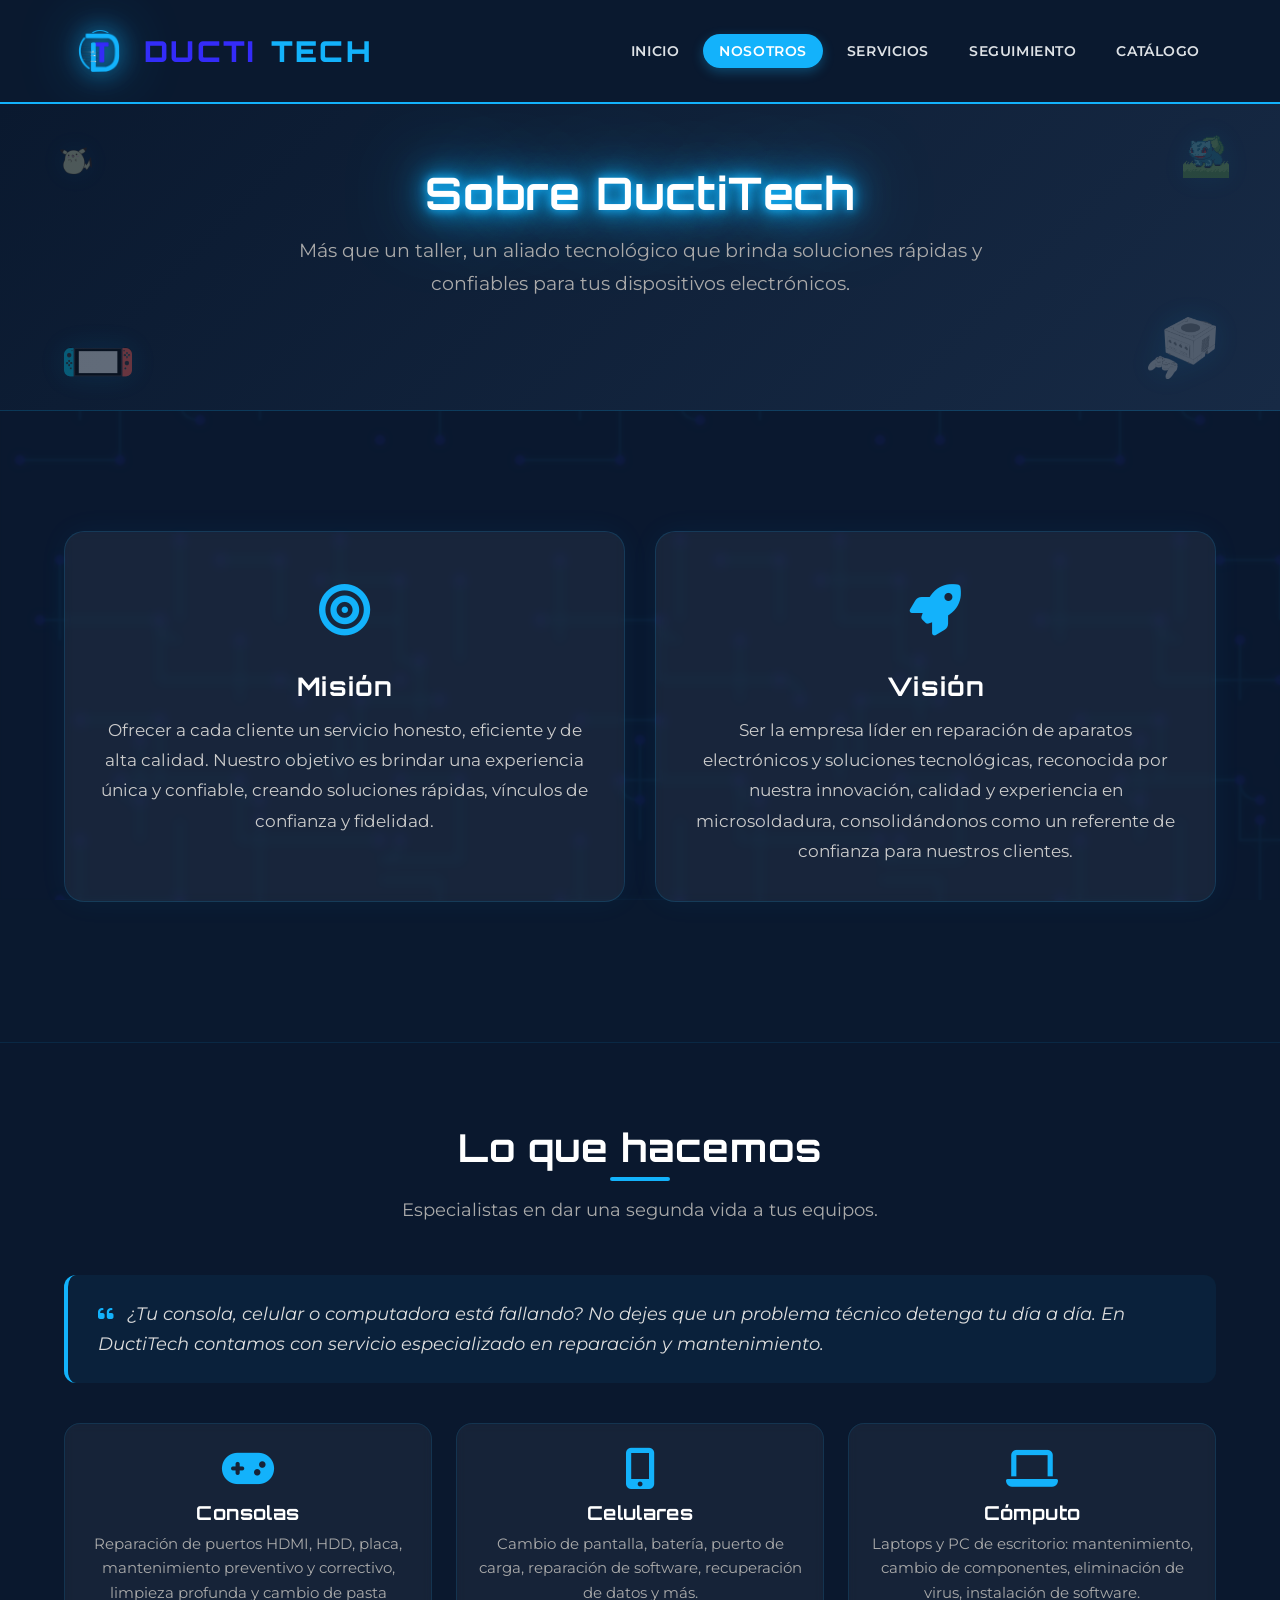
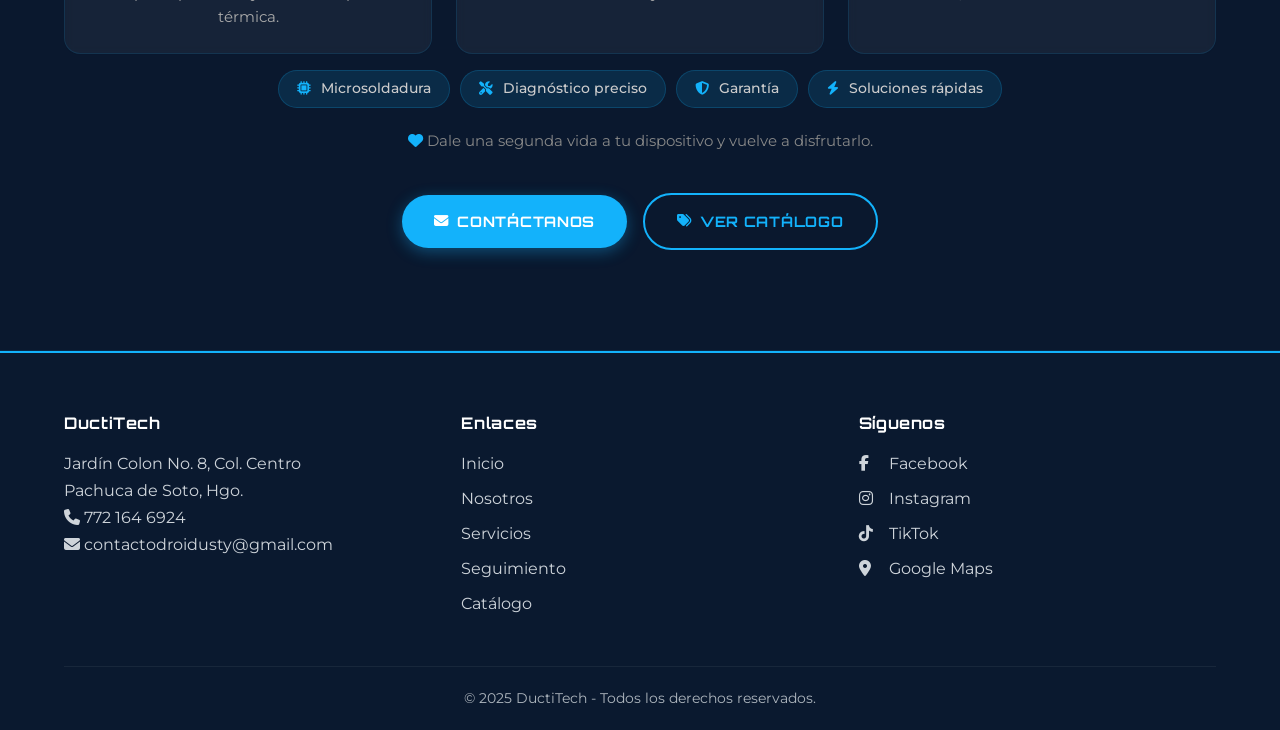
==== about_us.html @ 58a16144 "Versión inicial del proyecto" ====
<!DOCTYPE html>
<html lang="es">
<head>
    <meta charset="UTF-8" />
    <meta name="viewport" content="width=device-width, initial-scale=1.0" />
    <title>DuctiTech</title>

    <!-- Font Awesome -->
    <link rel="stylesheet" href="https://cdnjs.cloudflare.com/ajax/libs/font-awesome/6.5.0/css/all.min.css" />
    <link rel="icon" href="assets/logo.png" type="image/png" />
    <!-- Estilos principales -->
    <link rel="stylesheet" href="css/style.css" />
    <link rel="stylesheet" href="css/floating-animations.css" />
    <link rel="stylesheet" href="css/neon-circuit.css" />
</head>
<body>

    <!-- ========== HEADER ========== -->
    <header>
        <div class="container">
            <a href="index.html" class="logo">
                <img src="assets/logo.png" alt="DuctiTech" />
                <span>
                    <span class="ducti">DUCTI</span><span class="separator"> </span><span class="tech">TECH</span>
                </span>
            </a>
            <nav>
                <ul>
                    <li><a href="index.html">Inicio</a></li>
                    <li><a href="about_us.html" class="active">Nosotros</a></li>
                    <li><a href="services.html">Servicios</a></li>
                    <li><a href="follow_up.html">Seguimiento</a></li>
                    <li><a href="catalog.html">Catálogo</a></li>
                </ul>
            </nav>
        </div>
    </header>

    <!-- ========== HERO ========== -->
    <section class="about-hero">
        <div class="container">
            <h1 class="neon-glow">Sobre DuctiTech</h1>
            <p>Más que un taller, un aliado tecnológico que brinda soluciones rápidas y confiables para tus dispositivos electrónicos.</p>
        </div>

        <!-- Decoraciones flotantes -->
        <div class="floating-decor" aria-hidden="true">
            <div class="decor-slot decor-tl">
                <img src="assets/animaciones/pika.png" alt="" class="decor-item decor-sm anim-pulse" />
            </div>
            <div class="decor-slot decor-tr">
                <img src="assets/animaciones/bulbasaur.png" alt="" class="decor-item decor-sm anim-bob" />
            </div>
            <div class="decor-slot decor-bl">
                <img src="assets/animaciones/switch.png" alt="" class="decor-item decor-md anim-wobble" />
            </div>
            <div class="decor-slot decor-br">
                <img src="assets/animaciones/gamecube.png" alt="" class="decor-item decor-md anim-slow" />
            </div>
        </div>
    </section>

    <!-- ========== MISIÓN Y VISIÓN ========== -->
    <section class="section">
        <div class="container">
            <div class="mision-vision-grid">
                <div class="card-mv">
                    <span class="icon"><i class="fas fa-bullseye"></i></span>
                    <h2>Misión</h2>
                    <p>Ofrecer a cada cliente un servicio honesto, eficiente y de alta calidad. Nuestro objetivo es brindar una experiencia única y confiable, creando soluciones rápidas, vínculos de confianza y fidelidad.</p>
                </div>
                <div class="card-mv">
                    <span class="icon"><i class="fas fa-rocket"></i></span>
                    <h2>Visión</h2>
                    <p>Ser la empresa líder en reparación de aparatos electrónicos y soluciones tecnológicas, reconocida por nuestra innovación, calidad y experiencia en microsoldadura, consolidándonos como un referente de confianza para nuestros clientes.</p>
                </div>
            </div>
        </div>
    </section>

    <!-- ========== SERVICIOS DESTACADOS ========== -->
    <section class="section" style="background: rgba(10,25,47,0.5); border-top: 1px solid rgba(19,178,251,0.1); border-bottom: 1px solid rgba(19,178,251,0.1);">
        <div class="container">
            <div class="section-title">
                <h2 style="color: #fff;">Lo que hacemos</h2>
                <p style="color: #aaa;">Especialistas en dar una segunda vida a tus equipos.</p>
            </div>

            <div class="frase-facebook">
                <i class="fas fa-quote-left"></i>
                <span>¿Tu consola, celular o computadora está fallando? No dejes que un problema técnico detenga tu día a día. En DuctiTech contamos con servicio especializado en reparación y mantenimiento.</span>
            </div>

            <div class="servicios-destacados">
                <div class="grid-3">
                    <div class="servicio-item">
                        <i class="fas fa-gamepad"></i>
                        <h3>Consolas</h3>
                        <p>Reparación de puertos HDMI, HDD, placa, mantenimiento preventivo y correctivo, limpieza profunda y cambio de pasta térmica.</p>
                    </div>
                    <div class="servicio-item">
                        <i class="fas fa-mobile-alt"></i>
                        <h3>Celulares</h3>
                        <p>Cambio de pantalla, batería, puerto de carga, reparación de software, recuperación de datos y más.</p>
                    </div>
                    <div class="servicio-item">
                        <i class="fas fa-laptop"></i>
                        <h3>Cómputo</h3>
                        <p>Laptops y PC de escritorio: mantenimiento, cambio de componentes, eliminación de virus, instalación de software.</p>
                    </div>
                </div>

                <div class="badge-list">
                    <span><i class="fas fa-microchip"></i> Microsoldadura</span>
                    <span><i class="fas fa-tools"></i> Diagnóstico preciso</span>
                    <span><i class="fas fa-shield-alt"></i> Garantía</span>
                    <span><i class="fas fa-bolt"></i> Soluciones rápidas</span>
                </div>

                <p style="text-align:center; color:#888; font-size:0.95rem; margin-top:20px;">
                    <i class="fas fa-heart" style="color:var(--cyan-tech);"></i>
                    Dale una segunda vida a tu dispositivo y vuelve a disfrutarlo.
                </p>
            </div>

            <div class="cta-about">
                <a href="follow_up.html" class="btn btn-primary">
                    <i class="fas fa-envelope"></i> Contáctanos
                </a>
                <a href="catalog.html" class="btn btn-outline" style="margin-left:12px;">
                    <i class="fas fa-tags"></i> Ver catálogo
                </a>
            </div>
        </div>
    </section>

    <!-- ========== FOOTER ========== -->
    <footer>
        <div class="container">
            <div class="footer-grid">
                <div>
                    <h4>DuctiTech</h4>
                    <p>Jardín Colon No. 8, Col. Centro<br />Pachuca de Soto, Hgo.</p>
                    <p><i class="fas fa-phone"></i> 772 164 6924</p>
                    <p><i class="fas fa-envelope"></i> contactodroidusty@gmail.com</p>
                </div>
                <div>
                    <h4>Enlaces</h4>
                    <ul>
                        <li><a href="index.html">Inicio</a></li>
                        <li><a href="about_us.html">Nosotros</a></li>
                        <li><a href="services.html">Servicios</a></li>
                        <li><a href="follow_up.html">Seguimiento</a></li>
                        <li><a href="catalog.html">Catálogo</a></li>
                    </ul>
                </div>
                <div>
                    <h4>Síguenos</h4>
                    <ul class="social-links">
                        <li><a href="https://www.facebook.com/DuctiTech/" target="_blank"><i class="fab fa-facebook-f"></i> Facebook</a></li>
                        <li><a href="https://www.instagram.com/ducti_tech?stkn=ZDNlZDc0MzIxNw==" target="_blank"><i class="fab fa-instagram"></i> Instagram</a></li>
                        <li><a href="https://www.tiktok.com/@ducti.tech" target="_blank"><i class="fab fa-tiktok"></i> TikTok</a></li>
                        <li><a href="https://maps.app.goo.gl/ZeSnL3kf8nuBJ69V6" target="_blank"><i class="fas fa-location-dot"></i> Google Maps</a></li>
                    </ul>
                </div>
            </div>
            <div class="copy">
                &copy; 2025 DuctiTech - Todos los derechos reservados.
            </div>
        </div>
    </footer>

</body>
</html>
---- css/style.css ----
/* ========== FUENTES GOOGLE ========== */
@import url('https://fonts.googleapis.com/css2?family=Orbitron:wght@500;700;900&family=Montserrat:wght@300;400;500;600;700&display=swap');

/* ========== VARIABLES ========== */
:root {
    --cyan-tech: #13B2FB;
    --cobalt: #342BF9;
    --dark-bg: #0A192F;
    --dark-secondary: #172A45;
    --white: #FFFFFF;
    --gray-100: #F8F9FA;
    --gray-200: #E9ECEF;
    --gray-300: #DEE2E6;
    --gray-400: #CED4DA;
    --gray-500: #ADB5BD;
    --gray-600: #6C757D;
    --gray-700: #495057;
    --gray-800: #343A40;
    --gray-900: #212529;
    --font-primary: 'Orbitron', sans-serif;
    --font-secondary: 'Montserrat', sans-serif;
    --shadow-sm: 0 2px 8px rgba(0,0,0,0.08);
    --shadow-md: 0 4px 20px rgba(0,0,0,0.12);
    --shadow-lg: 0 8px 40px rgba(0,0,0,0.15);
}

/* ========== RESET ========== */
* {
    margin: 0;
    padding: 0;
    box-sizing: border-box;
}
html {
    scroll-behavior: smooth;
}
body {
    font-family: var(--font-secondary);
    font-weight: 400;
    font-size: 1rem;
    line-height: 1.7;
    color: var(--gray-800);
    background-color: var(--white);
    -webkit-font-smoothing: antialiased;
}
img {
    max-width: 100%;
    height: auto;
    display: block;
}
a {
    text-decoration: none;
    color: inherit;
}
ul {
    list-style: none;
}
.container {
    max-width: 1200px;
    margin: 0 auto;
    padding: 0 24px;
}

/* ========== TIPOGRAFÍA ========== */
h1, h2, h3, h4, h5, h6 {
    font-family: var(--font-primary);
    font-weight: 700;
    color: var(--dark-bg);
    line-height: 1.3;
    letter-spacing: 0.02em;
}
h1 { font-size: 2.8rem; }
h2 { font-size: 2.2rem; margin-bottom: 1.5rem; }
h3 { font-size: 1.4rem; margin-bottom: 0.8rem; }
.text-cyan { color: var(--cyan-tech); }
.text-cobalt { color: var(--cobalt); }

/* ========== BOTONES ========== */
.btn {
    display: inline-flex;
    align-items: center;
    gap: 8px;
    font-family: var(--font-primary);
    font-weight: 700;
    font-size: 0.9rem;
    letter-spacing: 0.05em;
    text-transform: uppercase;
    padding: 14px 32px;
    border-radius: 50px;
    border: none;
    cursor: pointer;
    transition: all 0.3s ease;
}
.btn-primary {
    background: var(--cyan-tech);
    color: var(--white);
    box-shadow: 0 4px 15px rgba(19, 178, 251, 0.35);
}
.btn-primary:hover {
    background: #0f9edb;
    transform: translateY(-2px);
    box-shadow: 0 6px 25px rgba(19, 178, 251, 0.45);
}
.btn-secondary {
    background: var(--cobalt);
    color: var(--white);
    box-shadow: 0 4px 15px rgba(52, 43, 249, 0.30);
}
.btn-secondary:hover {
    background: #2a22c7;
    transform: translateY(-2px);
}
.btn-outline {
    background: transparent;
    color: var(--cyan-tech);
    border: 2px solid var(--cyan-tech);
}
.btn-outline:hover {
    background: var(--cyan-tech);
    color: var(--white);
}

/* ========== HEADER ========== */
header {
    background: var(--dark-bg);
    padding: 16px 0;
    border-bottom: 2px solid var(--cyan-tech);
    box-shadow: 0 2px 20px rgba(19, 178, 251, 0.15);
    position: sticky;
    top: 0;
    z-index: 1000;
}
header .container {
    display: flex;
    justify-content: space-between;
    align-items: center;
    flex-wrap: wrap;
}

/* ---- LOGO MÁS GRANDE Y NEÓN ---- */
.logo {
    display: flex;
    align-items: center;
    gap: 10px;
    font-family: var(--font-primary);
    font-weight: 900;
    font-size: 1.8rem;
    color: var(--white);
    letter-spacing: 0.08em;
}
.logo img {
    height: 70px;
    width: auto;
    filter: drop-shadow(0 0 12px #13B2FB) drop-shadow(0 0 30px rgba(19,178,251,0.4));
    transition: filter 0.3s ease;
}
.logo img:hover {
    filter: drop-shadow(0 0 20px #13B2FB) drop-shadow(0 0 60px rgba(19,178,251,0.6));
}
.logo .ducti { color: var(--cobalt); }
.logo .tech { color: var(--cyan-tech); }
.logo .separator { color: var(--gray-500); margin: 0 2px; }

nav ul {
    display: flex;
    gap: 8px;
    align-items: center;
}
nav a {
    font-family: var(--font-secondary);
    font-weight: 600;
    font-size: 0.9rem;
    color: var(--gray-300);
    padding: 8px 16px;
    border-radius: 30px;
    transition: all 0.3s ease;
    text-transform: uppercase;
    letter-spacing: 0.04em;
}
nav a:hover {
    color: var(--white);
    background: rgba(19, 178, 251, 0.15);
}
nav a.active {
    color: var(--white);
    background: var(--cyan-tech);
    box-shadow: 0 4px 12px rgba(19, 178, 251, 0.30);
}

/* ========== HERO ========== */
.hero {
    padding: 80px 0 100px;
    background: linear-gradient(135deg, var(--dark-bg) 0%, var(--dark-secondary) 100%);
    color: var(--white);
    text-align: center;
    position: relative;
    overflow: hidden;
}
.hero::after {
    content: '';
    position: absolute;
    top: -50%;
    right: -20%;
    width: 600px;
    height: 600px;
    background: radial-gradient(circle, rgba(19,178,251,0.08) 0%, transparent 70%);
    pointer-events: none;
}
.hero h1 {
    font-size: 3.2rem;
    font-weight: 900;
    color: var(--white);
    margin-bottom: 20px;
}
.hero h1 .highlight { color: var(--cyan-tech); }
.hero p {
    font-size: 1.2rem;
    max-width: 700px;
    margin: 0 auto 35px;
    color: var(--gray-300);
}

/* ========== GIFS FLOTANTES ========== */
.floating-gifs {
    position: absolute;
    top: 0;
    left: 0;
    width: 100%;
    height: 100%;
    pointer-events: none;
    overflow: hidden;
    z-index: 1;
}
.floating-gifs .gif-float {
    position: absolute;
    opacity: 0.5;
    width: 60px;
    height: auto;
    animation: floatAnim 12s ease-in-out infinite alternate;
    filter: drop-shadow(0 0 8px rgba(19,178,251,0.2));
}
.floating-gifs .gif-1 {
    top: 10%;
    left: 5%;
    width: 70px;
    animation-duration: 14s;
    animation-delay: -2s;
}
.floating-gifs .gif-2 {
    bottom: 15%;
    right: 8%;
    width: 80px;
    animation-duration: 16s;
    animation-delay: -4s;
}
.floating-gifs .gif-3 {
    top: 20%;
    right: 15%;
    width: 65px;
    animation-duration: 18s;
    animation-delay: -6s;
}
.floating-gifs .gif-4 {
    bottom: 25%;
    left: 12%;
    width: 75px;
    animation-duration: 15s;
    animation-delay: -1s;
}
.floating-gifs .gif-5 {
    top: 50%;
    left: 50%;
    transform: translate(-50%, -50%);
    width: 90px;
    animation-duration: 20s;
    animation-delay: -8s;
    opacity: 0.3;
}

@keyframes floatAnim {
    0% {
        transform: translate(0, 0) scale(1) rotate(0deg);
    }
    25% {
        transform: translate(30px, -20px) scale(1.1) rotate(5deg);
    }
    50% {
        transform: translate(-20px, 30px) scale(0.9) rotate(-5deg);
    }
    75% {
        transform: translate(15px, -10px) scale(1.05) rotate(3deg);
    }
    100% {
        transform: translate(-10px, 15px) scale(1) rotate(-2deg);
    }
}

/* ========== SECCIONES ========== */
.section {
    padding: 80px 0;
}
.section-title {
    text-align: center;
    margin-bottom: 50px;
}
.section-title h2 {
    font-size: 2.4rem;
    margin-bottom: 10px;
    position: relative;
    display: inline-block;
}
.section-title h2::after {
    content: '';
    position: absolute;
    bottom: -8px;
    left: 50%;
    transform: translateX(-50%);
    width: 60px;
    height: 4px;
    background: var(--cyan-tech);
    border-radius: 4px;
}
.section-title p {
    color: var(--gray-600);
    font-size: 1.1rem;
    margin-top: 12px;
}

/* ========== GRID DE DISPOSITIVOS (MODIFICADO) ========== */
#servicios {
    background: var(--dark-bg); /* Fondo oscuro para la sección */
}

#servicios .section-title h2 {
    color: #fff;
}

#servicios .section-title p {
    color: #aaa;
}

.grid-dispositivos {
    display: grid;
    grid-template-columns: repeat(auto-fill, minmax(220px, 1fr));
    gap: 30px;
}

.card-dispositivo {
    background: rgba(255, 255, 255, 0.06);        /* transparente con ligero blanco */
    backdrop-filter: blur(4px);                   /* efecto vidrio */
    border: 1px solid rgba(19, 178, 251, 0.15);
    border-radius: 20px;
    overflow: hidden;
    transition: all 0.3s ease;
    box-shadow: 0 0 30px rgba(19, 178, 251, 0.05);
}

.card-dispositivo:hover {
    border-color: var(--cyan-tech);
    box-shadow: 0 0 40px rgba(19, 178, 251, 0.15);
    transform: translateY(-6px);
}

.card-image {
    height: 180px;
    overflow: hidden;
    background: rgba(0, 0, 0, 0.2);              /* fondo oscuro para la imagen */
}

.card-image img {
    width: 100%;
    height: 100%;
    object-fit: cover;
    transition: transform 0.4s ease;
}

.card-dispositivo:hover .card-image img {
    transform: scale(1.05);
}

.card-body {
    padding: 16px 18px 20px;
}

.card-body h3 {
    color: #fff;                                 /* texto blanco */
    font-family: var(--font-primary);
    font-weight: 700;
    font-size: 1.1rem;
    margin-bottom: 6px;
}

.card-body p {
    color: #ccc;                                 /* gris claro */
    font-size: 0.9rem;
}

/* ========== TESTIMONIOS SLIDER ========== */
.testimonios-section {
    padding: 80px 0;
    background: rgba(10, 25, 47, 0.6);
    backdrop-filter: blur(2px);
    border-top: 1px solid rgba(19, 178, 251, 0.2);
    border-bottom: 1px solid rgba(19, 178, 251, 0.2);
}

.testimonios-slider {
    position: relative;
    max-width: 920px;
    margin: 0 auto;
    overflow: hidden;
    border-radius: 24px;
    background: linear-gradient(145deg, rgba(19, 178, 251, 0.08), rgba(52, 43, 249, 0.05));
    box-shadow: 0 0 60px rgba(19, 178, 251, 0.08), inset 0 0 60px rgba(19, 178, 251, 0.03);
    border: 1px solid rgba(19, 178, 251, 0.2);
    transition: box-shadow 0.4s;
}

.testimonios-slider:hover {
    box-shadow: 0 0 80px rgba(19, 178, 251, 0.15), inset 0 0 60px rgba(19, 178, 251, 0.05);
}

.slides-wrapper {
    display: flex;
    transition: transform 0.8s cubic-bezier(0.25, 0.46, 0.45, 0.94);
    will-change: transform;
}

.slide {
    min-width: 100%;
    padding: 50px 60px 40px;
    box-sizing: border-box;
    position: relative;
}

.testimonio-comilla {
    font-size: 2.8rem;
    color: var(--cyan-tech);
    opacity: 0.3;
    margin-bottom: 10px;
    line-height: 1;
    text-shadow: 0 0 30px rgba(19, 178, 251, 0.3);
}

.testimonio-item .testimonio-header {
    display: flex;
    align-items: center;
    gap: 16px;
    margin-bottom: 18px;
}

.testimonio-item .testimonio-avatar {
    font-size: 3.2rem;
    color: var(--cyan-tech);
    filter: drop-shadow(0 0 15px rgba(19, 178, 251, 0.3));
}

.testimonio-item .testimonio-header h3 {
    color: #fff;
    font-size: 1.15rem;
    margin: 0;
    font-weight: 600;
    letter-spacing: 0.3px;
}

.testimonio-item .estrellas {
    color: #FFD700;
    font-size: 1rem;
    letter-spacing: 4px;
    text-shadow: 0 0 30px rgba(255, 215, 0, 0.25);
}

.testimonio-item .testimonio-body {
    color: #e8e8e8;
    font-size: 1.05rem;
    line-height: 1.9;
}

.testimonio-item .testimonio-body strong {
    color: var(--cyan-tech);
    font-weight: 600;
}

.indicadores {
    display: flex;
    justify-content: center;
    gap: 14px;
    padding: 18px 0 28px;
    position: relative;
    z-index: 5;
}

.indicadores .dot {
    width: 14px;
    height: 14px;
    border-radius: 50%;
    background: rgba(255, 255, 255, 0.2);
    cursor: pointer;
    transition: all 0.4s ease;
    border: 2px solid rgba(19, 178, 251, 0.15);
}

.indicadores .dot.active {
    background: var(--cyan-tech);
    box-shadow: 0 0 25px rgba(19, 178, 251, 0.7), 0 0 50px rgba(19, 178, 251, 0.2);
    transform: scale(1.25);
    border-color: var(--cyan-tech);
}

.indicadores .dot:hover {
    background: rgba(19, 178, 251, 0.6);
    transform: scale(1.1);
}

/* ========== FOOTER ========== */
footer {
    background: var(--dark-bg);
    color: var(--gray-400);
    padding: 60px 0 20px;
    border-top: 2px solid var(--cyan-tech);
}
.footer-grid {
    display: grid;
    grid-template-columns: repeat(auto-fit, minmax(180px, 1fr));
    gap: 40px;
    margin-bottom: 40px;
}
footer h4 {
    font-family: var(--font-primary);
    font-weight: 700;
    color: var(--white);
    margin-bottom: 16px;
    letter-spacing: 0.04em;
}
footer ul li {
    margin-bottom: 8px;
}
footer a {
    color: var(--gray-400);
    transition: color 0.3s;
}
footer a:hover {
    color: var(--cyan-tech);
}
.social-links a i {
    margin-right: 8px;
    width: 18px;
}
.copy {
    text-align: center;
    padding-top: 20px;
    border-top: 1px solid rgba(255,255,255,0.06);
    font-size: 0.85rem;
    color: var(--gray-500);
}

/* ========== RESPONSIVE ========== */
@media (max-width: 992px) {
    h1 { font-size: 2.4rem; }
    h2 { font-size: 2rem; }
    .hero h1 { font-size: 2.6rem; }
}
@media (max-width: 768px) {
    header .container {
        flex-direction: column;
        gap: 12px;
    }
    nav ul {
        flex-wrap: wrap;
        justify-content: center;
    }
    nav a {
        font-size: 0.75rem;
        padding: 6px 12px;
    }
    .logo {
        font-size: 1.5rem;
    }
    .logo img {
        height: 55px;
    }
    .hero { padding: 60px 0 80px; }
    .hero h1 { font-size: 2rem; }
    .hero p { font-size: 1rem; }
    .section { padding: 50px 0; }
    .grid-dispositivos {
        grid-template-columns: repeat(auto-fill, minmax(160px, 1fr));
        gap: 20px;
    }
    .card-image {
        height: 140px;
    }
    .footer-grid {
        grid-template-columns: 1fr 1fr;
    }
    .slide {
        padding: 30px 24px 24px;
    }
    .testimonio-comilla { font-size: 2rem; }
    .testimonio-item .testimonio-avatar { font-size: 2.5rem; }
    .testimonio-item .testimonio-header h3 { font-size: 1rem; }
    .testimonio-item .testimonio-body { font-size: 0.95rem; line-height: 1.7; }
    .indicadores .dot { width: 12px; height: 12px; }

    /* Ajuste de gifs en móvil */
    .floating-gifs .gif-float {
        width: 40px !important;
        opacity: 0.3 !important;
    }
}
@media (max-width: 480px) {
    .logo { font-size: 1.2rem; }
    .logo img { height: 45px; }
    .btn { font-size: 0.8rem; padding: 12px 24px; }
    .grid-dispositivos { grid-template-columns: 1fr 1fr; }
    .footer-grid { grid-template-columns: 1fr; text-align: center; }
    .slide { padding: 20px 16px 16px; }
    .testimonio-item .testimonio-header { flex-wrap: wrap; gap: 8px; }
    .testimonio-item .testimonio-body { font-size: 0.9rem; }
    .floating-gifs .gif-float {
        width: 30px !important;
        opacity: 0.2 !important;
    }
}

/* ================================================================
   ESTILOS ESPECÍFICOS PARA about_us.html
   ================================================================ */
.about-hero {
    padding: 60px 0 80px;
    background: linear-gradient(135deg, var(--dark-bg), var(--dark-secondary));
    text-align: center;
    border-bottom: 1px solid rgba(19,178,251,0.2);
}
.about-hero h1 {
    color: #fff;
    font-size: 2.8rem;
    margin-bottom: 12px;
}
.about-hero p {
    color: #aaa;
    font-size: 1.2rem;
    max-width: 700px;
    margin: 0 auto 30px;
}

.mision-vision-grid {
    display: grid;
    grid-template-columns: 1fr 1fr;
    gap: 30px;
    margin: 40px 0 60px;
}

.card-mv {
    background: rgba(255,255,255,0.06);
    backdrop-filter: blur(4px);
    border: 1px solid rgba(19,178,251,0.15);
    border-radius: 20px;
    padding: 35px 30px;
    text-align: center;
    transition: all 0.3s ease;
    box-shadow: 0 0 30px rgba(19,178,251,0.05);
}
.card-mv:hover {
    border-color: var(--cyan-tech);
    box-shadow: 0 0 40px rgba(19,178,251,0.15);
    transform: translateY(-6px);
}
.card-mv .icon {
    font-size: 3.2rem;
    color: var(--cyan-tech);
    margin-bottom: 16px;
    display: block;
}
.card-mv h2 {
    color: #fff;
    font-family: var(--font-primary);
    font-size: 1.6rem;
    margin-bottom: 12px;
    letter-spacing: 0.03em;
}
.card-mv p {
    color: #ccc;
    font-size: 1.05rem;
    line-height: 1.8;
}

.servicios-destacados {
    margin: 40px 0;
}
.servicios-destacados .grid-3 {
    display: grid;
    grid-template-columns: repeat(auto-fit, minmax(240px, 1fr));
    gap: 24px;
}
.servicio-item {
    background: rgba(255,255,255,0.05);
    backdrop-filter: blur(4px);
    border: 1px solid rgba(19,178,251,0.12);
    border-radius: 16px;
    padding: 24px 20px;
    text-align: center;
    transition: all 0.3s ease;
}
.servicio-item:hover {
    border-color: var(--cyan-tech);
    box-shadow: 0 0 30px rgba(19,178,251,0.12);
    transform: translateY(-4px);
}
.servicio-item i {
    font-size: 2.6rem;
    color: var(--cyan-tech);
    margin-bottom: 12px;
    display: block;
}
.servicio-item h3 {
    color: #fff;
    font-family: var(--font-primary);
    font-size: 1.2rem;
    margin-bottom: 6px;
}
.servicio-item p {
    color: #aaa;
    font-size: 0.95rem;
    line-height: 1.6;
}

.frase-facebook {
    background: rgba(19,178,251,0.06);
    border-left: 4px solid var(--cyan-tech);
    border-radius: 12px;
    padding: 24px 30px;
    margin: 30px 0 20px;
    color: #ddd;
    font-style: italic;
    font-size: 1.1rem;
}
.frase-facebook i {
    color: var(--cyan-tech);
    margin-right: 8px;
}

.badge-list {
    display: flex;
    flex-wrap: wrap;
    gap: 10px;
    justify-content: center;
    margin: 16px 0 8px;
}
.badge-list span {
    background: rgba(19,178,251,0.12);
    border: 1px solid rgba(19,178,251,0.2);
    border-radius: 30px;
    padding: 6px 18px;
    font-size: 0.85rem;
    color: #ccc;
    font-weight: 500;
}
.badge-list span i {
    color: var(--cyan-tech);
    margin-right: 6px;
}

.cta-about {
    margin: 40px 0 20px;
    text-align: center;
}

/* ================================================================
   ESTILOS ESPECÍFICOS PARA services.html
   ================================================================ */
.services-hero {
    padding: 60px 0 80px;
    background: linear-gradient(135deg, var(--dark-bg), var(--dark-secondary));
    text-align: center;
    border-bottom: 1px solid rgba(19,178,251,0.2);
}
.services-hero h1 {
    color: #fff;
    font-size: 2.8rem;
    margin-bottom: 12px;
}
.services-hero p {
    color: #aaa;
    font-size: 1.2rem;
    max-width: 700px;
    margin: 0 auto 30px;
}

.servicios-grid {
    display: grid;
    grid-template-columns: repeat(auto-fit, minmax(280px, 1fr));
    gap: 30px;
    margin: 30px 0 50px;
}

.servicio-card {
    background: rgba(255,255,255,0.06);
    backdrop-filter: blur(4px);
    border: 1px solid rgba(19,178,251,0.15);
    border-radius: 20px;
    padding: 30px 24px;
    transition: all 0.3s ease;
    box-shadow: 0 0 30px rgba(19,178,251,0.05);
}
.servicio-card:hover {
    border-color: var(--cyan-tech);
    box-shadow: 0 0 40px rgba(19,178,251,0.15);
    transform: translateY(-6px);
}
.servicio-card .icono {
    font-size: 2.8rem;
    color: var(--cyan-tech);
    margin-bottom: 16px;
    display: block;
}
.servicio-card h3 {
    color: #fff;
    font-family: var(--font-primary);
    font-size: 1.4rem;
    margin-bottom: 8px;
    letter-spacing: 0.03em;
}
.servicio-card .descripcion {
    color: #bbb;
    font-size: 0.95rem;
    line-height: 1.6;
    margin-bottom: 12px;
}
.servicio-card ul {
    list-style: none;
    padding: 0;
    margin: 0;
}
.servicio-card ul li {
    color: #ccc;
    font-size: 0.9rem;
    padding: 4px 0;
    border-bottom: 1px solid rgba(255,255,255,0.04);
    display: flex;
    align-items: center;
    gap: 8px;
}
.servicio-card ul li i {
    color: var(--cyan-tech);
    font-size: 0.8rem;
    width: 18px;
    text-align: center;
}

.beneficios-grid {
    display: grid;
    grid-template-columns: repeat(auto-fit, minmax(200px, 1fr));
    gap: 24px;
    margin: 40px 0 20px;
}
.beneficio-item {
    text-align: center;
    background: rgba(255,255,255,0.04);
    padding: 20px 16px;
    border-radius: 16px;
    border: 1px solid rgba(255,255,255,0.04);
}
.beneficio-item i {
    font-size: 2.2rem;
    color: var(--cyan-tech);
    margin-bottom: 8px;
    display: block;
}
.beneficio-item h4 {
    color: #fff;
    font-size: 1rem;
    margin-bottom: 4px;
}
.beneficio-item p {
    color: #888;
    font-size: 0.85rem;
    margin: 0;
}

/* ================================================================
   ESTILOS ESPECÍFICOS PARA follow_up.html
   ================================================================ */
.seguimiento-hero {
    padding: 60px 0 80px;
    background: linear-gradient(135deg, var(--dark-bg), var(--dark-secondary));
    text-align: center;
    border-bottom: 1px solid rgba(19,178,251,0.2);
}
.seguimiento-hero h1 {
    color: #fff;
    font-size: 2.8rem;
    margin-bottom: 12px;
}
.seguimiento-hero p {
    color: #aaa;
    font-size: 1.2rem;
    max-width: 600px;
    margin: 0 auto 30px;
}

.seguimiento-box {
    max-width: 720px;
    margin: 0 auto;
    background: rgba(255,255,255,0.06);
    backdrop-filter: blur(4px);
    border: 1px solid rgba(19,178,251,0.2);
    border-radius: 24px;
    padding: 40px 35px;
    box-shadow: 0 0 40px rgba(19,178,251,0.08);
}

.seguimiento-box .input-group {
    display: flex;
    flex-wrap: wrap;
    gap: 0;
    margin-bottom: 24px;
}

.seguimiento-box input {
    flex: 1;
    min-width: 200px;
    padding: 16px 20px;
    border: 2px solid rgba(19,178,251,0.3);
    border-radius: 12px 0 0 12px;
    background: rgba(255,255,255,0.05);
    color: #fff;
    font-size: 1rem;
    outline: none;
    transition: border 0.3s;
    font-family: var(--font-secondary);
}
.seguimiento-box input::placeholder {
    color: #888;
}
.seguimiento-box input:focus {
    border-color: var(--cyan-tech);
}

.seguimiento-box button {
    padding: 16px 36px;
    border: none;
    background: var(--cyan-tech);
    color: #fff;
    font-family: var(--font-primary);
    font-weight: 700;
    text-transform: uppercase;
    letter-spacing: 0.05em;
    border-radius: 0 12px 12px 0;
    cursor: pointer;
    transition: background 0.3s;
    white-space: nowrap;
    display: flex;
    align-items: center;
    gap: 8px;
}
.seguimiento-box button:hover {
    background: #0f9edb;
}

.resultado {
    margin-top: 24px;
    padding: 24px;
    background: rgba(255,255,255,0.05);
    border-radius: 16px;
    border-left: 4px solid var(--cyan-tech);
    display: none;
    color: #eee;
}
.resultado.visible {
    display: block;
}
.resultado .error {
    color: #ff6b6b;
    font-weight: 600;
}
.resultado .orden-info {
    display: grid;
    grid-template-columns: 1fr 1fr;
    gap: 8px 30px;
    margin-top: 8px;
}
.resultado .label {
    font-weight: 600;
    color: #aaa;
}
.resultado .valor {
    color: #fff;
}
.resultado .estado-badge {
    display: inline-block;
    padding: 4px 14px;
    border-radius: 20px;
    font-size: 0.85rem;
    font-weight: 600;
    background: rgba(19,178,251,0.2);
    color: var(--cyan-tech);
    border: 1px solid rgba(19,178,251,0.3);
}

.imagenes-grid {
    display: grid;
    grid-template-columns: repeat(auto-fill, minmax(120px, 1fr));
    gap: 12px;
    margin-top: 12px;
}
.imagenes-grid img {
    width: 100%;
    height: 120px;
    object-fit: cover;
    border-radius: 8px;
    border: 1px solid rgba(19,178,251,0.2);
    transition: transform 0.3s;
    cursor: pointer;
}
.imagenes-grid img:hover {
    transform: scale(1.05);
    border-color: var(--cyan-tech);
}

.nip-block {
    margin-top: 16px;
    padding: 20px;
    background: rgba(255,255,255,0.05);
    border-radius: 12px;
    border: 1px solid rgba(19,178,251,0.15);
}
.nip-block .input-group-nip {
    display: flex;
    gap: 10px;
    align-items: center;
    flex-wrap: wrap;
}
.nip-block input {
    flex: 1;
    min-width: 120px;
    padding: 12px 16px;
    border: 2px solid rgba(19,178,251,0.3);
    border-radius: 8px;
    background: rgba(255,255,255,0.05);
    color: #fff;
    font-size: 1.2rem;
    letter-spacing: 4px;
    text-align: center;
    font-family: var(--font-primary);
    outline: none;
    transition: border 0.3s;
}
.nip-block input:focus {
    border-color: var(--cyan-tech);
}
.nip-block input::placeholder {
    letter-spacing: 0;
    font-size: 0.9rem;
    color: #666;
}
.nip-block button {
    padding: 12px 28px;
    border: none;
    background: var(--cyan-tech);
    color: #fff;
    border-radius: 8px;
    cursor: pointer;
    font-weight: 600;
    transition: background 0.3s;
    white-space: nowrap;
}
.nip-block button:hover {
    background: #0f9edb;
}
.nip-error {
    color: #ff6b6b;
    font-size: 0.9rem;
    margin-top: 8px;
}

.detalles-orden {
    display: none;
}
.detalles-orden.visible {
    display: block;
}

@media (max-width: 768px) {
    .seguimiento-box {
        padding: 24px 18px;
    }
    .seguimiento-box input {
        border-radius: 12px;
        margin-bottom: 10px;
        width: 100%;
    }
    .seguimiento-box button {
        border-radius: 12px;
        width: 100%;
        justify-content: center;
    }
    .resultado .orden-info {
        grid-template-columns: 1fr;
    }
    .seguimiento-hero h1 {
        font-size: 2rem;
    }
    .imagenes-grid {
        grid-template-columns: repeat(auto-fill, minmax(80px, 1fr));
    }
    .imagenes-grid img {
        height: 80px;
    }
    .mision-vision-grid {
        grid-template-columns: 1fr;
        gap: 20px;
    }
    .about-hero h1 {
        font-size: 2rem;
    }
    .card-mv {
        padding: 24px 18px;
    }
    .servicios-destacados .grid-3 {
        grid-template-columns: 1fr;
    }
    .frase-facebook {
        padding: 18px;
        font-size: 1rem;
    }
    .services-hero h1 {
        font-size: 2rem;
    }
    .servicios-grid {
        grid-template-columns: 1fr;
    }
    .servicio-card {
        padding: 20px 16px;
    }
}
---- css/floating-animations.css ----
/* ================================================================
   DECORACIONES FLOTANTES - IMÁGENES PNG ANIMADAS
   v3: sistema de posicionamiento por "slots" + animaciones temáticas
       (item de Minecraft para la espada, drift 3D + líneas de
       velocidad para el kart, brillo de calor para el cautín)
   ================================================================ */

/* Contenedor (ocupa todo el hero) */
.floating-decor {
    position: absolute;
    inset: 0;
    pointer-events: none;
    overflow: hidden;
    z-index: 1;
}

/* ----------------------------------------------------------------
   SISTEMA DE SLOTS
   Cada imagen va envuelta en un .decor-slot que se encarga SOLO de
   la posición (top/left/right/bottom). La animación (rotar, flotar,
   escalar...) vive en la imagen de adentro. Así nunca se pisan:
   antes, poner la posición con "transform: translate(-50%,-50%)" en
   el mismo elemento que animaba con "transform" hacía que la
   animación borrara la posición en cada frame. Separando ambas
   cosas en dos elementos, se puede animar libremente sin que el
   ítem "salte" de su lugar.
   ---------------------------------------------------------------- */
.decor-slot {
    position: absolute;
    pointer-events: none;
    line-height: 0;
}

.decor-tl { top: 10%;  left: 4%;  }
.decor-tr { top: 10%;  right: 4%; }
.decor-bl { bottom: 10%; left: 5%;  }
.decor-br { bottom: 10%; right: 5%; }
.decor-ml { top: 45%;  left: 2%;  }
.decor-mr { top: 45%;  right: 2%; }

/* Elemento base (la imagen) */
.floating-decor .decor-item {
    display: block;
    height: auto;
    will-change: transform, filter;
    filter: drop-shadow(0 0 14px rgba(19, 178, 251, 0.28));
    transform-origin: center center;
    backface-visibility: visible;
}

/* ---- Tamaños ---- */
.decor-xs { width: 30px;  opacity: 0.18; }
.decor-sm { width: 46px;  opacity: 0.28; }
.decor-md { width: 68px;  opacity: 0.38; }
.decor-lg { width: 96px;  opacity: 0.50; }
.decor-xl { width: 130px; opacity: 0.60; }

/* ================================================================
   ANIMACIONES GENERALES
   ================================================================ */

/* Flotación suave con ligera rotación (uso general) */
@keyframes animFloat {
    0%, 100% { transform: translate(0, 0) rotate(0deg); }
    33%      { transform: translate(6px, -14px) rotate(3deg); }
    66%      { transform: translate(-8px, -6px) rotate(-2deg); }
}

/* Flotación lenta muy sutil */
@keyframes animSlow {
    0%, 100% { transform: translate(0, 0) rotate(0deg); }
    50%      { transform: translate(-10px, 10px) rotate(-4deg); }
}

/* Balanceo lateral (herramientas) */
@keyframes animWobble {
    0%, 100% { transform: rotate(-8deg) translateY(0); }
    50%      { transform: rotate(8deg)  translateY(-8px); }
}

/* Latido suave (personajes) */
@keyframes animPulse {
    0%, 100% { transform: scale(1); }
    50%      { transform: scale(1.14); }
}

/* Bob vertical (sube y baja) */
@keyframes animBob {
    0%, 100% { transform: translateY(0) rotate(0deg); }
    50%      { transform: translateY(-18px) rotate(3deg); }
}

/* Deriva en círculo pequeño */
@keyframes animDrift {
    0%   { transform: translate(0, 0) rotate(0deg); }
    25%  { transform: translate(12px, -8px) rotate(4deg); }
    50%  { transform: translate(0, -14px) rotate(0deg); }
    75%  { transform: translate(-12px, -8px) rotate(-4deg); }
    100% { transform: translate(0, 0) rotate(0deg); }
}

/* ----------------------------------------------------------------
   KART: swing 3D en perspectiva de -40° a +40° (nunca desaparece de
   lado, a diferencia de una vuelta completa de 360°), con un
   "derrape" extra (skew), rebote de suspensión y un brillo que se
   enciende cuando queda de frente, como si acelerara hacia cámara.
   ---------------------------------------------------------------- */
@keyframes animKart3d {
    0% {
        transform: perspective(1000px)
                   translateY(0) translateX(0)
                   rotateY(-40deg) rotateZ(-6deg) skewX(2deg)
                   scale(1);
        filter: drop-shadow(0 6px 8px rgba(0, 0, 0, 0.35))
                drop-shadow(0 0 18px rgba(19, 178, 251, 0.35));
    }
    25% {
        transform: perspective(1000px)
                   translateY(-14px) translateX(4px)
                   rotateY(-10deg) rotateZ(-2deg) skewX(0deg)
                   scale(1.06);
        filter: drop-shadow(0 10px 12px rgba(0, 0, 0, 0.3))
                drop-shadow(0 0 30px rgba(19, 178, 251, 0.5));
    }
    50% {
        transform: perspective(1000px)
                   translateY(-22px) translateX(0)
                   rotateY(40deg) rotateZ(6deg) skewX(-2deg)
                   scale(1.12);
        filter: drop-shadow(0 14px 16px rgba(0, 0, 0, 0.25))
                drop-shadow(0 0 46px rgba(19, 178, 251, 0.7));
    }
    75% {
        transform: perspective(1000px)
                   translateY(-12px) translateX(-4px)
                   rotateY(10deg) rotateZ(2deg) skewX(0deg)
                   scale(1.05);
        filter: drop-shadow(0 10px 12px rgba(0, 0, 0, 0.3))
                drop-shadow(0 0 30px rgba(19, 178, 251, 0.5));
    }
    100% {
        transform: perspective(1000px)
                   translateY(0) translateX(0)
                   rotateY(-40deg) rotateZ(-6deg) skewX(2deg)
                   scale(1);
        filter: drop-shadow(0 6px 8px rgba(0, 0, 0, 0.35))
                drop-shadow(0 0 18px rgba(19, 178, 251, 0.35));
    }
}

/* Líneas de velocidad detrás del kart (van en el .decor-slot, no en
   la imagen, para que no se estiren con el rotateY del kart) */
@keyframes kartSpeedLines {
    0%, 38%, 62%, 100% { opacity: 0; transform: translate(-50%, -50%) translateX(0); }
    48% { opacity: 0.85; transform: translate(-50%, -50%) translateX(-46px); }
    52% { opacity: 0.85; transform: translate(-50%, -50%) translateX(46px); }
}

.decor-slot--kart {
    overflow: visible;
}
.decor-slot--kart::before,
.decor-slot--kart::after {
    content: "";
    position: absolute;
    top: 52%;
    left: 50%;
    width: 50px;
    height: 3px;
    border-radius: 3px;
    background: linear-gradient(90deg, transparent, rgba(19, 178, 251, 0.9), transparent);
    opacity: 0;
    animation: kartSpeedLines 8s ease-in-out infinite;
}
.decor-slot--kart::after {
    top: 64%;
    width: 34px;
    animation-delay: -0.25s;
}

/* ----------------------------------------------------------------
   ITEM DE MINECRAFT: los objetos tirados en Minecraft giran sobre
   su propio eje a velocidad constante y "rebotan" levemente. Como
   es un PNG plano, la rotación se simula con scaleX (igual que un
   sprite 2D "flip"): al pasar por scaleX≈0 el objeto queda de canto
   -tal como se ve un ítem 3D girando de perfil- y ahí mismo se le
   agrega un destello blanco, como si atrapara la luz.
   ---------------------------------------------------------------- */
@keyframes animMinecraftItem {
    0%    { transform: translateY(0)    scaleX(1)     rotate(0deg);  filter: drop-shadow(0 0 12px rgba(19, 178, 251, 0.35)); }
    12.5% { transform: translateY(-3px) scaleX(0.71)  rotate(1deg);  filter: drop-shadow(0 0 15px rgba(19, 178, 251, 0.4)); }
    25%   { transform: translateY(-6px) scaleX(0.04)  rotate(0deg);  filter: drop-shadow(0 0 26px rgba(255, 255, 255, 0.8)); }
    37.5% { transform: translateY(-3px) scaleX(-0.71) rotate(-1deg); filter: drop-shadow(0 0 15px rgba(19, 178, 251, 0.4)); }
    50%   { transform: translateY(0)    scaleX(-1)    rotate(0deg);  filter: drop-shadow(0 0 12px rgba(19, 178, 251, 0.35)); }
    62.5% { transform: translateY(-3px) scaleX(-0.71) rotate(1deg);  filter: drop-shadow(0 0 15px rgba(19, 178, 251, 0.4)); }
    75%   { transform: translateY(-6px) scaleX(-0.04) rotate(0deg);  filter: drop-shadow(0 0 26px rgba(255, 255, 255, 0.8)); }
    87.5% { transform: translateY(-3px) scaleX(0.71)  rotate(-1deg); filter: drop-shadow(0 0 15px rgba(19, 178, 251, 0.4)); }
    100%  { transform: translateY(0)    scaleX(1)     rotate(0deg);  filter: drop-shadow(0 0 12px rgba(19, 178, 251, 0.35)); }
}

/* Halo tenue en el "piso" bajo el ítem, como el brillo que sueltan
   los objetos tirados en el juego. Va en el .decor-slot. */
@keyframes itemGlowPulse {
    0%, 100% { opacity: 0.45; transform: translateX(-50%) scale(1); }
    50%      { opacity: 0.9;  transform: translateX(-50%) scale(1.2); }
}
.decor-slot--item-glow {
    overflow: visible;
}
.decor-slot--item-glow::after {
    content: "";
    position: absolute;
    left: 50%;
    bottom: -4px;
    width: 55%;
    height: 8px;
    background: radial-gradient(ellipse at center, rgba(19, 178, 251, 0.4) 0%, transparent 72%);
    filter: blur(1px);
    animation: itemGlowPulse 3.2s ease-in-out infinite;
}

/* ----------------------------------------------------------------
   HERRAMIENTA CALIENTE (cautín): balanceo normal + un brillo cálido
   que se enciende en la punta al llegar arriba, simulando el calor.
   ---------------------------------------------------------------- */
@keyframes animSolder {
    0%, 100% {
        transform: rotate(-8deg) translateY(0);
        filter: drop-shadow(0 0 10px rgba(19, 178, 251, 0.3));
    }
    50% {
        transform: rotate(8deg) translateY(-9px);
        filter: drop-shadow(0 0 12px rgba(19, 178, 251, 0.35))
                drop-shadow(2px 2px 10px rgba(255, 140, 40, 0.55));
    }
}

/* ---- Clases de animación ---- */
.anim-float  { animation: animFloat  10s ease-in-out infinite; }
.anim-slow   { animation: animSlow   16s ease-in-out infinite; }
.anim-wobble { animation: animWobble  6s ease-in-out infinite; }
.anim-pulse  { animation: animPulse   4s ease-in-out infinite; }
.anim-bob    { animation: animBob     8s ease-in-out infinite; }
.anim-drift  { animation: animDrift  18s ease-in-out infinite; }
.anim-solder { animation: animSolder  5s ease-in-out infinite; }

.anim-kart {
    animation: animKart3d 8s ease-in-out infinite;
    transform-style: preserve-3d;
}

.anim-minecraft-item {
    animation: animMinecraftItem 3.2s linear infinite;
    transform-style: preserve-3d;
}

/* ---- Retrasos escalonados (para desincronizar) ---- */
.delay-1 { animation-delay: -1.5s; }
.delay-2 { animation-delay: -3s; }
.delay-3 { animation-delay: -4.5s; }
.delay-4 { animation-delay: -6s; }
.delay-5 { animation-delay: -7.5s; }

/* ---- Asegurar que el contenido quede por encima ---- */
.about-hero,
.services-hero,
.seguimiento-hero,
.hero {
    position: relative;
    overflow: hidden;
}
.about-hero .container,
.services-hero .container,
.seguimiento-hero .container,
.hero .container {
    position: relative;
    z-index: 2;
}

/* ---- Responsive ---- */
@media (max-width: 768px) {
    .decor-xs { width: 20px; opacity: 0.12; }
    .decor-sm { width: 30px; opacity: 0.18; }
    .decor-md { width: 44px; opacity: 0.25; }
    .decor-lg { width: 60px; opacity: 0.32; }
    .decor-xl { width: 82px; opacity: 0.40; }

    .decor-tl { top: 6%;  left: 3%;  }
    .decor-tr { top: 6%;  right: 3%; }
    .decor-bl { bottom: 6%; left: 3%;  }
    .decor-br { bottom: 6%; right: 3%; }
}
@media (max-width: 480px) {
    .decor-xs { width: 16px; opacity: 0.10; }
    .decor-sm { width: 24px; opacity: 0.15; }
    .decor-md { width: 34px; opacity: 0.20; }
    .decor-lg { width: 46px; opacity: 0.26; }
    .decor-xl { width: 62px; opacity: 0.32; }

    /* En pantallas muy chicas, los slots de en medio (izq/der)
       quedan muy cerca del texto centrado: se ocultan para que el
       hero respire. Los de las esquinas se quedan. */
    .decor-ml,
    .decor-mr {
        display: none;
    }
}

/* ---- Accesibilidad: movimiento reducido ---- */
@media (prefers-reduced-motion: reduce) {
    .floating-decor .decor-item {
        animation: none !important;
    }
    .decor-slot--kart::before,
    .decor-slot--kart::after,
    .decor-slot--item-glow::after {
        animation: none !important;
        opacity: 0 !important;
    }
}
---- css/neon-circuit.css ----
/* ============================================================
   FONDO DE CIRCUITO ELECTRÓNICO NEÓN (Archivo independiente)
   ============================================================ */

/* Fondo base oscuro */
body {
    background: #0A192F;
    position: relative;
}

/* CAPA DEL CIRCUITO (SVG inline) */
body::before {
    content: '';
    position: fixed;
    top: 0;
    left: 0;
    width: 100%;
    height: 100%;
    z-index: 0;
    pointer-events: none;
    background-image: url("data:image/svg+xml,%3Csvg xmlns='http://www.w3.org/2000/svg' width='500' height='500' viewBox='0 0 500 500'%3E%3Cdefs%3E%3Cfilter id='neonGlow'%3E%3CfeDropShadow dx='0' dy='0' stdDeviation='5' flood-color='%2313B2FB' flood-opacity='0.8'/%3E%3C/filter%3E%3Cfilter id='neonCobalt'%3E%3CfeDropShadow dx='0' dy='0' stdDeviation='4' flood-color='%23342BF9' flood-opacity='0.7'/%3E%3C/filter%3E%3C/defs%3E%3Cg stroke='%2313B2FB' stroke-width='1.8' fill='none' filter='url(%23neonGlow)' opacity='0.5'%3E%3C!-- Líneas horizontales --%3E%3Cpath d='M40 120 L160 120 L160 180 L280 180' /%3E%3Cpath d='M120 280 L240 280 L240 340 L380 340' /%3E%3Cpath d='M60 400 L180 400 L180 320' /%3E%3Cpath d='M320 80 L400 80 L400 160' /%3E%3Cpath d='M440 200 L360 200 L360 260 L280 260' /%3E%3Cpath d='M80 220 L160 220 L160 280' /%3E%3Cpath d='M400 280 L460 280 L460 360 L380 360' /%3E%3Cpath d='M20 460 L120 460 L120 400' /%3E%3Cpath d='M220 60 L280 60 L280 120' /%3E%3Cpath d='M440 440 L440 380 L380 380' /%3E%3C!-- Líneas verticales --%3E%3Cpath d='M180 40 L180 120' /%3E%3Cpath d='M340 40 L340 120 L400 120' /%3E%3Cpath d='M60 60 L60 140' /%3E%3Cpath d='M240 140 L240 200' /%3E%3Cpath d='M420 160 L420 220' /%3E%3Cpath d='M140 240 L140 340' /%3E%3Cpath d='M340 220 L340 280' /%3E%3Cpath d='M460 80 L460 160' /%3E%3Cpath d='M80 340 L80 420' /%3E%3Cpath d='M260 320 L260 420' /%3E%3C!-- Curvas y esquinas --%3E%3Cpath d='M160 120 Q160 140 180 140' /%3E%3Cpath d='M280 180 Q300 180 300 200' /%3E%3Cpath d='M400 160 Q420 160 420 180' /%3E%3Cpath d='M240 280 Q240 300 260 300' /%3E%3Cpath d='M120 280 Q120 300 140 300' /%3E%3Cpath d='M180 400 Q180 420 200 420' /%3E%3Cpath d='M380 360 Q400 360 400 340' /%3E%3C/g%3E%3C!-- Nodos y puntos (con otro color y filtro) --%3E%3Cg fill='%23342BF9' filter='url(%23neonCobalt)' opacity='0.7'%3E%3Ccircle cx='40' cy='120' r='5' /%3E%3Ccircle cx='160' cy='120' r='5' /%3E%3Ccircle cx='280' cy='180' r='5' /%3E%3Ccircle cx='120' cy='280' r='5' /%3E%3Ccircle cx='240' cy='280' r='5' /%3E%3Ccircle cx='380' cy='340' r='5' /%3E%3Ccircle cx='60' cy='400' r='5' /%3E%3Ccircle cx='180' cy='400' r='5' /%3E%3Ccircle cx='320' cy='80' r='5' /%3E%3Ccircle cx='400' cy='80' r='5' /%3E%3Ccircle cx='440' cy='200' r='5' /%3E%3Ccircle cx='360' cy='200' r='5' /%3E%3Ccircle cx='80' cy='220' r='5' /%3E%3Ccircle cx='160' cy='220' r='5' /%3E%3Ccircle cx='400' cy='280' r='5' /%3E%3Ccircle cx='460' cy='280' r='5' /%3E%3Ccircle cx='20' cy='460' r='5' /%3E%3Ccircle cx='120' cy='460' r='5' /%3E%3Ccircle cx='220' cy='60' r='5' /%3E%3Ccircle cx='280' cy='60' r='5' /%3E%3Ccircle cx='440' cy='440' r='5' /%3E%3Ccircle cx='380' cy='440' r='5' /%3E%3Ccircle cx='180' cy='40' r='5' /%3E%3Ccircle cx='340' cy='40' r='5' /%3E%3Ccircle cx='60' cy='60' r='5' /%3E%3Ccircle cx='240' cy='140' r='5' /%3E%3Ccircle cx='420' cy='160' r='5' /%3E%3Ccircle cx='140' cy='240' r='5' /%3E%3Ccircle cx='340' cy='220' r='5' /%3E%3Ccircle cx='460' cy='80' r='5' /%3E%3Ccircle cx='80' cy='340' r='5' /%3E%3Ccircle cx='260' cy='320' r='5' /%3E%3Ccircle cx='400' cy='180' r='5' /%3E%3Ccircle cx='300' cy='200' r='5' /%3E%3Ccircle cx='260' cy='300' r='5' /%3E%3Ccircle cx='140' cy='300' r='5' /%3E%3Ccircle cx='200' cy='420' r='5' /%3E%3Ccircle cx='400' cy='340' r='5' /%3E%3C/g%3E%3C/svg%3E");
    background-repeat: repeat;
    background-size: 500px 500px;
    opacity: 0.35;
    transition: opacity 0.3s ease;
}

/* CAPA OSCURA PARA LEGIBILIDAD */
body::after {
    content: '';
    position: fixed;
    top: 0;
    left: 0;
    width: 100%;
    height: 100%;
    z-index: 1;
    pointer-events: none;
    background: rgba(10, 25, 47, 0.70);
    backdrop-filter: blur(1px);
}

/* TODO EL CONTENIDO POR ENCIMA */
body > * {
    position: relative;
    z-index: 2;
}

/* ============================================================
   EFECTOS NEÓN ADICIONALES (opcionales)
   ============================================================ */

/* Brillo para títulos */
.neon-glow {
    text-shadow:
        0 0 10px #13B2FB,
        0 0 20px #13B2FB,
        0 0 40px #13B2FB,
        0 0 80px #13B2FB;
    color: #FFFFFF;
}
.neon-glow-cobalt {
    text-shadow:
        0 0 10px #342BF9,
        0 0 20px #342BF9,
        0 0 40px #342BF9;
    color: #FFFFFF;
}

/* Resplandor en tarjetas al hover */
.card-dispositivo,
.card {
    transition: box-shadow 0.4s ease, transform 0.3s ease;
}
.card-dispositivo:hover,
.card:hover {
    box-shadow: 0 0 30px rgba(19, 178, 251, 0.25),
                0 0 60px rgba(19, 178, 251, 0.10);
}

/* Animación de parpadeo sutil del circuito (opcional) */
@keyframes circuitPulse {
    0%, 100% { opacity: 0.35; }
    50% { opacity: 0.55; }
}
body::before {
    animation: circuitPulse 6s ease-in-out infinite;
}
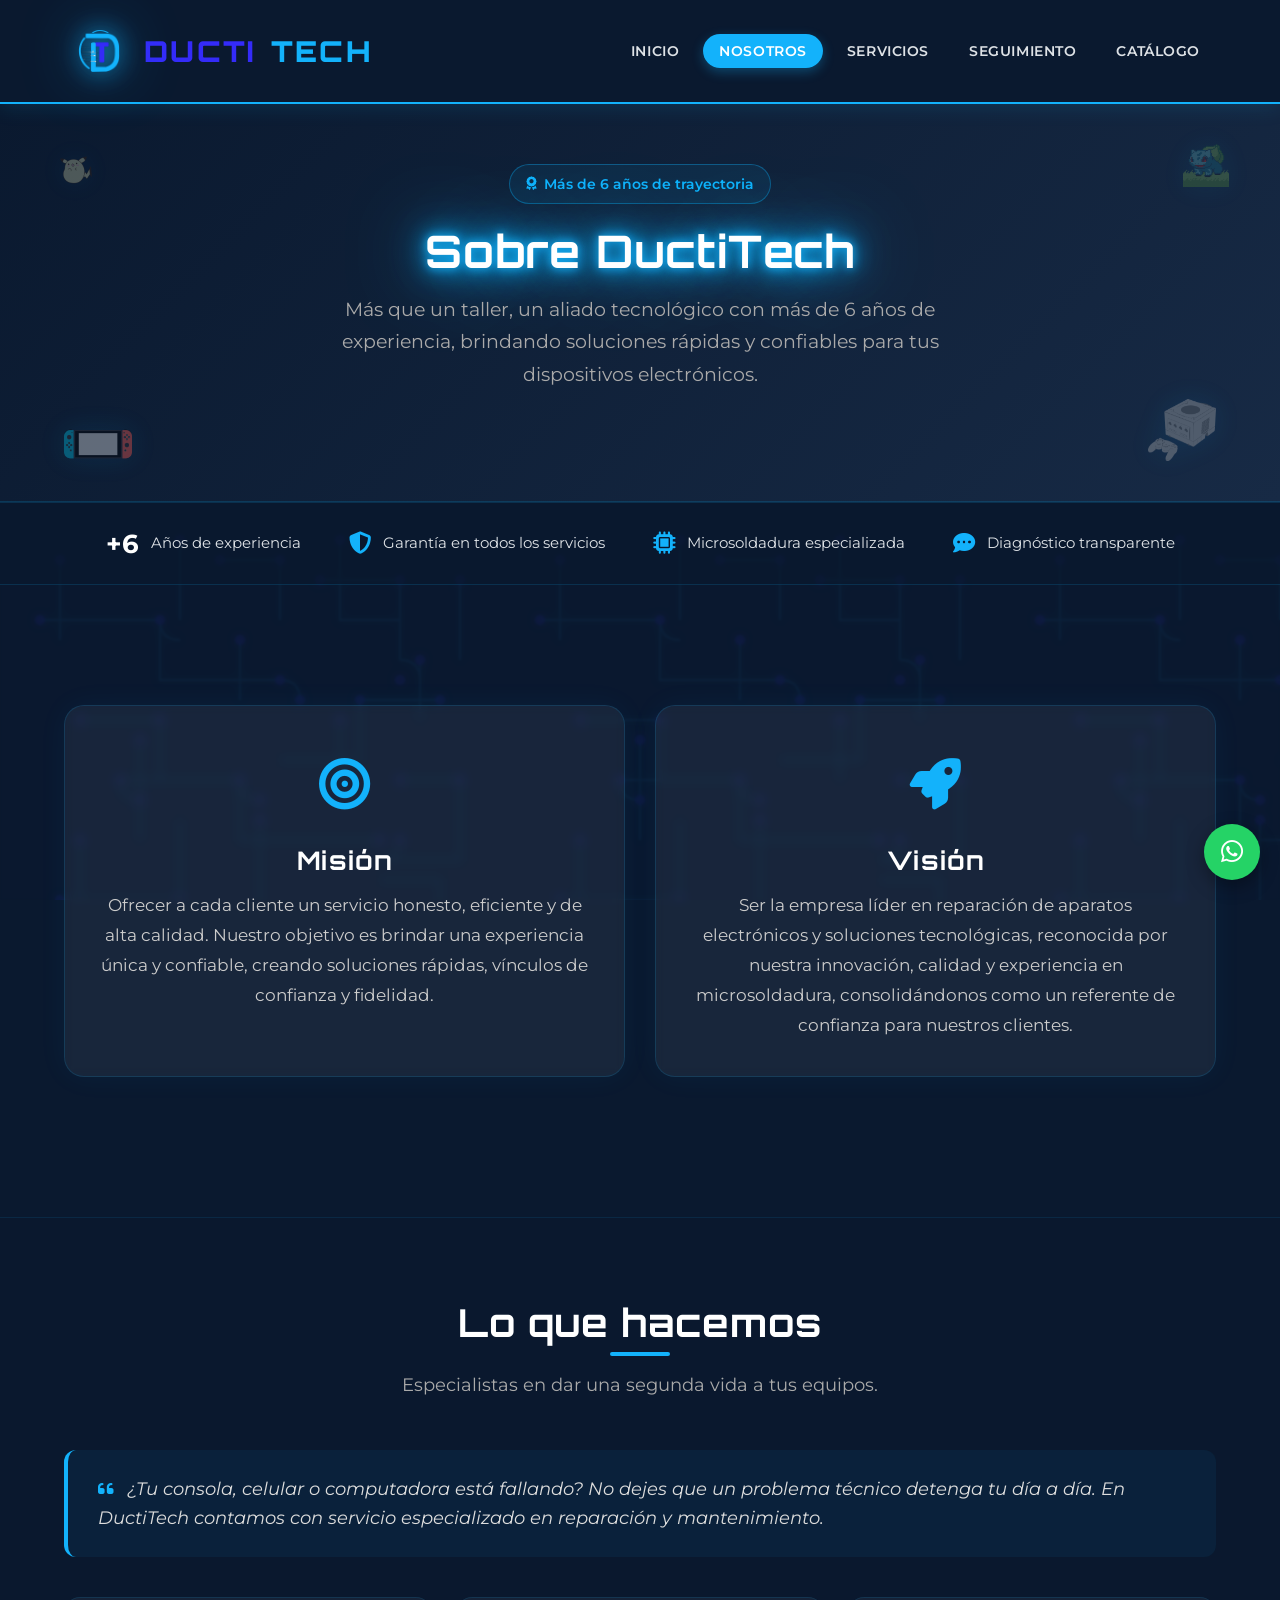
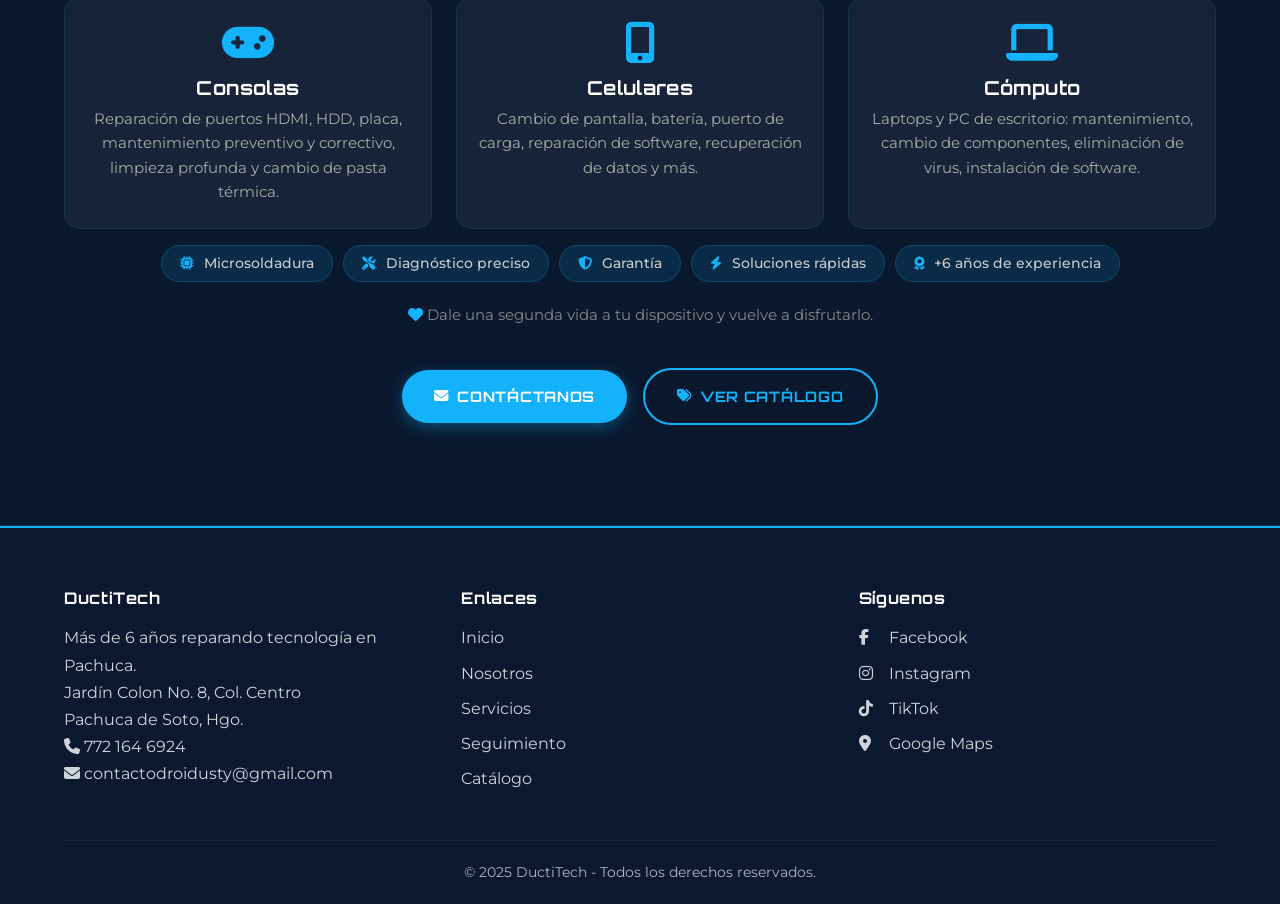
==== commit e00c3e9d: "Primer commit" ====
--- a/about_us.html
+++ b/about_us.html
@@ -3,7 +3,16 @@
 <head>
     <meta charset="UTF-8" />
     <meta name="viewport" content="width=device-width, initial-scale=1.0" />
-    <title>DuctiTech</title>
+    <title>Nosotros | DuctiTech - Reparación en Pachuca</title>
+    <meta name="description" content="Conoce a DuctiTech: más de 6 años de experiencia, misión, visión y equipo dedicado a la reparación de consolas, computadoras y celulares en Pachuca de Soto." />
+    <meta name="theme-color" content="#0A192F" />
+
+    <!-- Open Graph -->
+    <meta property="og:title" content="Nosotros | DuctiTech" />
+    <meta property="og:description" content="Más que un taller: un aliado tecnológico con más de 6 años de trayectoria en Pachuca de Soto." />
+    <meta property="og:image" content="assets/logo.png" />
+    <meta property="og:type" content="website" />
+    <meta property="og:locale" content="es_MX" />
 
     <!-- Font Awesome -->
     <link rel="stylesheet" href="https://cdnjs.cloudflare.com/ajax/libs/font-awesome/6.5.0/css/all.min.css" />
@@ -12,8 +21,11 @@
     <link rel="stylesheet" href="css/style.css" />
     <link rel="stylesheet" href="css/floating-animations.css" />
     <link rel="stylesheet" href="css/neon-circuit.css" />
+    <link rel="stylesheet" href="css/mejoras.css" />
 </head>
 <body>
+
+    <a href="#main-content" class="skip-link">Saltar al contenido principal</a>
 
     <!-- ========== HEADER ========== -->
     <header>
@@ -24,10 +36,10 @@
                     <span class="ducti">DUCTI</span><span class="separator"> </span><span class="tech">TECH</span>
                 </span>
             </a>
-            <nav>
+            <nav aria-label="Navegación principal">
                 <ul>
                     <li><a href="index.html">Inicio</a></li>
-                    <li><a href="about_us.html" class="active">Nosotros</a></li>
+                    <li><a href="about_us.html" class="active" aria-current="page">Nosotros</a></li>
                     <li><a href="services.html">Servicios</a></li>
                     <li><a href="follow_up.html">Seguimiento</a></li>
                     <li><a href="catalog.html">Catálogo</a></li>
@@ -37,10 +49,11 @@
     </header>
 
     <!-- ========== HERO ========== -->
-    <section class="about-hero">
-        <div class="container">
+    <section class="about-hero" id="main-content">
+        <div class="container">
+            <span class="experience-chip"><i class="fas fa-award"></i> Más de 6 años de trayectoria</span>
             <h1 class="neon-glow">Sobre DuctiTech</h1>
-            <p>Más que un taller, un aliado tecnológico que brinda soluciones rápidas y confiables para tus dispositivos electrónicos.</p>
+            <p>Más que un taller, un aliado tecnológico con más de 6 años de experiencia, brindando soluciones rápidas y confiables para tus dispositivos electrónicos.</p>
         </div>
 
         <!-- Decoraciones flotantes -->
@@ -56,6 +69,36 @@
             </div>
             <div class="decor-slot decor-br">
                 <img src="assets/animaciones/gamecube.png" alt="" class="decor-item decor-md anim-slow" />
+            </div>
+        </div>
+    </section>
+
+    <!-- ========== BARRA DE CONFIANZA ========== -->
+    <section class="stats-bar" aria-label="Por qué elegir DuctiTech">
+        <div class="container stats-bar__grid">
+            <div class="stats-bar__item">
+                <span class="stats-bar__num">+6</span>
+                <span class="stats-bar__text">
+                    <span class="stats-bar__label">Años de experiencia</span>
+                </span>
+            </div>
+            <div class="stats-bar__item">
+                <i class="fas fa-shield-alt" aria-hidden="true"></i>
+                <span class="stats-bar__text">
+                    <span class="stats-bar__label">Garantía en todos los servicios</span>
+                </span>
+            </div>
+            <div class="stats-bar__item">
+                <i class="fas fa-microchip" aria-hidden="true"></i>
+                <span class="stats-bar__text">
+                    <span class="stats-bar__label">Microsoldadura especializada</span>
+                </span>
+            </div>
+            <div class="stats-bar__item">
+                <i class="fas fa-comment-dots" aria-hidden="true"></i>
+                <span class="stats-bar__text">
+                    <span class="stats-bar__label">Diagnóstico transparente</span>
+                </span>
             </div>
         </div>
     </section>
@@ -115,6 +158,7 @@
                     <span><i class="fas fa-tools"></i> Diagnóstico preciso</span>
                     <span><i class="fas fa-shield-alt"></i> Garantía</span>
                     <span><i class="fas fa-bolt"></i> Soluciones rápidas</span>
+                    <span><i class="fas fa-award"></i> +6 años de experiencia</span>
                 </div>
 
                 <p style="text-align:center; color:#888; font-size:0.95rem; margin-top:20px;">
@@ -140,9 +184,10 @@
             <div class="footer-grid">
                 <div>
                     <h4>DuctiTech</h4>
+                    <p>Más de 6 años reparando tecnología en Pachuca.</p>
                     <p>Jardín Colon No. 8, Col. Centro<br />Pachuca de Soto, Hgo.</p>
-                    <p><i class="fas fa-phone"></i> 772 164 6924</p>
-                    <p><i class="fas fa-envelope"></i> contactodroidusty@gmail.com</p>
+                    <p><i class="fas fa-phone"></i> <a href="tel:+527721646924">772 164 6924</a></p>
+                    <p><i class="fas fa-envelope"></i> <a href="mailto:contactodroidusty@gmail.com">contactodroidusty@gmail.com</a></p>
                 </div>
                 <div>
                     <h4>Enlaces</h4>
@@ -157,10 +202,10 @@
                 <div>
                     <h4>Síguenos</h4>
                     <ul class="social-links">
-                        <li><a href="https://www.facebook.com/DuctiTech/" target="_blank"><i class="fab fa-facebook-f"></i> Facebook</a></li>
-                        <li><a href="https://www.instagram.com/ducti_tech?stkn=ZDNlZDc0MzIxNw==" target="_blank"><i class="fab fa-instagram"></i> Instagram</a></li>
-                        <li><a href="https://www.tiktok.com/@ducti.tech" target="_blank"><i class="fab fa-tiktok"></i> TikTok</a></li>
-                        <li><a href="https://maps.app.goo.gl/ZeSnL3kf8nuBJ69V6" target="_blank"><i class="fas fa-location-dot"></i> Google Maps</a></li>
+                        <li><a href="https://www.facebook.com/DuctiTech/" target="_blank" rel="noopener noreferrer"><i class="fab fa-facebook-f"></i> Facebook</a></li>
+                        <li><a href="https://www.instagram.com/ducti_tech?stkn=ZDNlZDc0MzIxNw==" target="_blank" rel="noopener noreferrer"><i class="fab fa-instagram"></i> Instagram</a></li>
+                        <li><a href="https://www.tiktok.com/@ducti.tech" target="_blank" rel="noopener noreferrer"><i class="fab fa-tiktok"></i> TikTok</a></li>
+                        <li><a href="https://maps.app.goo.gl/ZeSnL3kf8nuBJ69V6" target="_blank" rel="noopener noreferrer"><i class="fas fa-location-dot"></i> Google Maps</a></li>
                     </ul>
                 </div>
             </div>
@@ -170,5 +215,10 @@
         </div>
     </footer>
 
+    <!-- Botón flotante de WhatsApp -->
+    <a href="https://wa.me/5217721646924" target="_blank" rel="noopener noreferrer" class="whatsapp-float" aria-label="Chatea con DuctiTech por WhatsApp">
+        <i class="fab fa-whatsapp"></i>
+    </a>
+
 </body>
-</html>
+</html>
--- a/css/style.css
+++ b/css/style.css
@@ -22,6 +22,9 @@
     --shadow-sm: 0 2px 8px rgba(0,0,0,0.08);
     --shadow-md: 0 4px 20px rgba(0,0,0,0.12);
     --shadow-lg: 0 8px 40px rgba(0,0,0,0.15);
+    /* Alto aproximado del header (logo + padding + borde), usado para que
+       el header "sticky" no tape el contenido al hacer scroll a un ancla. */
+    --header-height: 110px;
 }
 
 /* ========== RESET ========== */
@@ -32,14 +35,27 @@
 }
 html {
     scroll-behavior: smooth;
+    /* Deja espacio para el header fijo cuando se salta a un ancla
+       (ej. los enlaces del catálogo #xbox, #nintendo... o el enlace
+       "saltar al contenido"). Sin esto, el header sticky tapa el
+       inicio de la sección de destino. */
+    scroll-padding-top: var(--header-height);
+}
+@media (prefers-reduced-motion: reduce) {
+    html {
+        scroll-behavior: auto;
+    }
 }
 body {
     font-family: var(--font-secondary);
     font-weight: 400;
     font-size: 1rem;
     line-height: 1.7;
-    color: var(--gray-800);
-    background-color: var(--white);
+    /* El sitio es 100% tema oscuro: se fija aquí el fondo/color base
+       para que la página se vea correctamente aunque neon-circuit.css
+       no cargue, en vez de depender del orden de las hojas de estilo. */
+    color: var(--gray-300);
+    background-color: var(--dark-bg);
     -webkit-font-smoothing: antialiased;
 }
 img {
@@ -64,7 +80,11 @@
 h1, h2, h3, h4, h5, h6 {
     font-family: var(--font-primary);
     font-weight: 700;
-    color: var(--dark-bg);
+    /* Antes: var(--dark-bg) (azul marino), invisible sobre el fondo
+       oscuro del sitio salvo que cada título lo sobrescribiera a mano.
+       Como todo el sitio es tema oscuro, el blanco es el valor seguro
+       por defecto. */
+    color: var(--white);
     line-height: 1.3;
     letter-spacing: 0.02em;
 }
@@ -293,6 +313,11 @@
         transform: translate(-10px, 15px) scale(1) rotate(-2deg);
     }
 }
+@media (prefers-reduced-motion: reduce) {
+    .floating-gifs .gif-float {
+        animation: none;
+    }
+}
 
 /* ========== SECCIONES ========== */
 .section {
@@ -307,6 +332,7 @@
     margin-bottom: 10px;
     position: relative;
     display: inline-block;
+    color: var(--white);
 }
 .section-title h2::after {
     content: '';
@@ -320,7 +346,12 @@
     border-radius: 4px;
 }
 .section-title p {
-    color: var(--gray-600);
+    /* Antes: var(--gray-600), un gris oscuro pensado para fondo claro.
+       Sobre el fondo azul marino del sitio quedaba casi ilegible en las
+       páginas que no lo sobrescribían (por ejemplo "¿Qué reparamos?" en
+       el inicio). Se unifica con el tono claro que ya se usa a mano en
+       el resto de subtítulos del sitio. */
+    color: #aaa;
     font-size: 1.1rem;
     margin-top: 12px;
 }
@@ -346,6 +377,7 @@
 
 .card-dispositivo {
     background: rgba(255, 255, 255, 0.06);        /* transparente con ligero blanco */
+    -webkit-backdrop-filter: blur(4px);
     backdrop-filter: blur(4px);                   /* efecto vidrio */
     border: 1px solid rgba(19, 178, 251, 0.15);
     border-radius: 20px;
@@ -398,6 +430,7 @@
 .testimonios-section {
     padding: 80px 0;
     background: rgba(10, 25, 47, 0.6);
+    -webkit-backdrop-filter: blur(2px);
     backdrop-filter: blur(2px);
     border-top: 1px solid rgba(19, 178, 251, 0.2);
     border-bottom: 1px solid rgba(19, 178, 251, 0.2);
@@ -560,6 +593,9 @@
     .hero h1 { font-size: 2.6rem; }
 }
 @media (max-width: 768px) {
+    :root {
+        --header-height: 90px;
+    }
     header .container {
         flex-direction: column;
         gap: 12px;
@@ -608,6 +644,9 @@
     }
 }
 @media (max-width: 480px) {
+    :root {
+        --header-height: 80px;
+    }
     .logo { font-size: 1.2rem; }
     .logo img { height: 45px; }
     .btn { font-size: 0.8rem; padding: 12px 24px; }
@@ -652,6 +691,7 @@
 
 .card-mv {
     background: rgba(255,255,255,0.06);
+    -webkit-backdrop-filter: blur(4px);
     backdrop-filter: blur(4px);
     border: 1px solid rgba(19,178,251,0.15);
     border-radius: 20px;
@@ -694,6 +734,7 @@
 }
 .servicio-item {
     background: rgba(255,255,255,0.05);
+    -webkit-backdrop-filter: blur(4px);
     backdrop-filter: blur(4px);
     border: 1px solid rgba(19,178,251,0.12);
     border-radius: 16px;
@@ -788,13 +829,26 @@
 
 .servicios-grid {
     display: grid;
-    grid-template-columns: repeat(auto-fit, minmax(280px, 1fr));
+    /* Antes: repeat(auto-fit, minmax(280px, 1fr)). Con 4 tarjetas y el
+       ancho del contenedor (~1150px), el navegador solo alcanzaba a
+       meter 3 columnas de 280px, dejando la 4ª tarjeta sola en una
+       segunda fila. Se fuerza una cuadrícula 2x2, simétrica en
+       cualquier ancho de escritorio/tablet. */
+    grid-template-columns: repeat(2, 1fr);
     gap: 30px;
     margin: 30px 0 50px;
 }
+@media (min-width: 769px) and (max-width: 900px) {
+    /* En tablets angostas, 2 columnas de 280px mínimo pueden apretar
+       el contenido; se permite que baje a 1 columna un poco antes. */
+    .servicios-grid {
+        grid-template-columns: 1fr;
+    }
+}
 
 .servicio-card {
     background: rgba(255,255,255,0.06);
+    -webkit-backdrop-filter: blur(4px);
     backdrop-filter: blur(4px);
     border: 1px solid rgba(19,178,251,0.15);
     border-radius: 20px;
@@ -849,9 +903,24 @@
 
 .beneficios-grid {
     display: grid;
-    grid-template-columns: repeat(auto-fit, minmax(200px, 1fr));
+    /* Antes: repeat(auto-fit, minmax(200px, 1fr)). Con 6 tarjetas,
+       el navegador alcanzaba a meter 5 columnas de 200px en el
+       ancho del contenedor, dejando la 6ª tarjeta sola en una
+       segunda fila. Se fuerza 3x2, y se ajusta a 2x3 / 1 columna
+       en pantallas más angostas. */
+    grid-template-columns: repeat(3, 1fr);
     gap: 24px;
     margin: 40px 0 20px;
+}
+@media (max-width: 900px) {
+    .beneficios-grid {
+        grid-template-columns: repeat(2, 1fr);
+    }
+}
+@media (max-width: 480px) {
+    .beneficios-grid {
+        grid-template-columns: 1fr;
+    }
 }
 .beneficio-item {
     text-align: center;
@@ -902,6 +971,7 @@
     max-width: 720px;
     margin: 0 auto;
     background: rgba(255,255,255,0.06);
+    -webkit-backdrop-filter: blur(4px);
     backdrop-filter: blur(4px);
     border: 1px solid rgba(19,178,251,0.2);
     border-radius: 24px;
@@ -1132,4 +1202,4 @@
     .servicio-card {
         padding: 20px 16px;
     }
-}
+}
--- a/css/floating-animations.css
+++ b/css/floating-animations.css
@@ -246,11 +246,13 @@
 
 .anim-kart {
     animation: animKart3d 8s ease-in-out infinite;
+    -webkit-transform-style: preserve-3d;
     transform-style: preserve-3d;
 }
 
 .anim-minecraft-item {
     animation: animMinecraftItem 3.2s linear infinite;
+    -webkit-transform-style: preserve-3d;
     transform-style: preserve-3d;
 }
 
@@ -317,4 +319,4 @@
         animation: none !important;
         opacity: 0 !important;
     }
-}
+}
--- a/css/neon-circuit.css
+++ b/css/neon-circuit.css
@@ -2,7 +2,10 @@
    FONDO DE CIRCUITO ELECTRÓNICO NEÓN (Archivo independiente)
    ============================================================ */
 
-/* Fondo base oscuro */
+/* Fondo base oscuro
+   (Nota: style.css ya define este mismo fondo en `body` para que la
+   página se vea bien aunque este archivo no cargue; esta regla se
+   deja porque no molesta y dobla como refuerzo). */
 body {
     background: #0A192F;
     position: relative;
@@ -36,11 +39,18 @@
     z-index: 1;
     pointer-events: none;
     background: rgba(10, 25, 47, 0.70);
+    -webkit-backdrop-filter: blur(1px);
     backdrop-filter: blur(1px);
 }
 
-/* TODO EL CONTENIDO POR ENCIMA */
-body > * {
+/* TODO EL CONTENIDO POR ENCIMA
+   CORREGIDO: esta regla igualaba en especificidad a `header { position:
+   sticky; z-index: 1000; }` de style.css. Al cargar este archivo después,
+   "ganaba" y silenciosamente convertía el header en position:relative con
+   z-index:2 — el header dejaba de quedarse fijo arriba al hacer scroll,
+   sin ningún error visible. Se excluye <header> para que conserve su
+   propio position/z-index tal cual los define style.css. */
+body > *:not(header) {
     position: relative;
     z-index: 2;
 }
@@ -85,3 +95,8 @@
 body::before {
     animation: circuitPulse 6s ease-in-out infinite;
 }
+@media (prefers-reduced-motion: reduce) {
+    body::before {
+        animation: none;
+    }
+}
--- a/css/mejoras.css
+++ b/css/mejoras.css
@@ -0,0 +1,273 @@
+/* ==========================================================================
+   mejoras.css
+   Componentes añadidos a DuctiTech: no modifica style.css, neon-circuit.css,
+   floating-animations.css ni catalog.css — solo se suma a ellos.
+   Reutiliza las variables de color ya usadas en el sitio (--cyan-tech,
+   --cobalt, --gray-300) con un valor de respaldo por si no existieran.
+   ========================================================================== */
+
+/* ---------- Accesibilidad: enlace "saltar al contenido" ---------- */
+.skip-link {
+    position: absolute;
+    top: -60px;
+    left: 12px;
+    /* Por encima del header (1000) y del lightbox del catálogo (1100),
+       para que siempre sea visible al recibir foco por teclado. */
+    z-index: 1200;
+    background: #0A192F;
+    color: #fff;
+    padding: 10px 18px;
+    border-radius: 6px;
+    border: 1px solid var(--cyan-tech, #13b2fb);
+    text-decoration: none;
+    font-size: 0.95rem;
+    transition: top 0.2s ease;
+}
+
+.skip-link:focus {
+    top: 12px;
+}
+
+/* ---------- Barra de confianza / estadísticas ---------- */
+.stats-bar {
+    position: relative;
+    z-index: 2;
+    padding: 28px 0;
+    background: rgba(10, 25, 47, 0.65);
+    border-top: 1px solid rgba(19, 178, 251, 0.15);
+    border-bottom: 1px solid rgba(19, 178, 251, 0.15);
+}
+
+.stats-bar__grid {
+    display: flex;
+    flex-wrap: wrap;
+    justify-content: center;
+    gap: 28px 48px;
+    text-align: center;
+}
+
+.stats-bar__item {
+    display: flex;
+    align-items: center;
+    gap: 12px;
+    min-width: 180px;
+    justify-content: center;
+}
+
+.stats-bar__item i {
+    font-size: 1.4rem;
+    color: var(--cyan-tech, #13b2fb);
+    flex-shrink: 0;
+}
+
+.stats-bar__num {
+    font-size: 1.6rem;
+    font-weight: 700;
+    color: #fff;
+    line-height: 1;
+}
+
+.stats-bar__text {
+    display: flex;
+    flex-direction: column;
+    align-items: flex-start;
+    line-height: 1.25;
+}
+
+.stats-bar__label {
+    color: var(--gray-300, #b8c2d1);
+    font-size: 0.92rem;
+}
+
+/* ---------- Insignia de experiencia (chip inline en el hero) ---------- */
+.experience-chip {
+    display: inline-flex;
+    align-items: center;
+    gap: 8px;
+    margin: 0 0 18px;
+    padding: 7px 16px;
+    border-radius: 999px;
+    background: rgba(19, 178, 251, 0.08);
+    border: 1px solid rgba(19, 178, 251, 0.35);
+    color: var(--cyan-tech, #13b2fb);
+    font-size: 0.9rem;
+    font-weight: 600;
+}
+
+.experience-chip i {
+    font-size: 0.85rem;
+}
+
+/* ---------- Botón flotante de WhatsApp ---------- */
+.whatsapp-float {
+    position: fixed;
+    right: 20px;
+    bottom: 20px;
+    width: 56px;
+    height: 56px;
+    border-radius: 50%;
+    background: #25D366;
+    color: #fff;
+    display: flex;
+    align-items: center;
+    justify-content: center;
+    font-size: 1.6rem;
+    box-shadow: 0 6px 18px rgba(0, 0, 0, 0.35);
+    z-index: 900;
+    text-decoration: none;
+    transition: transform 0.2s ease, box-shadow 0.2s ease;
+}
+
+.whatsapp-float:hover,
+.whatsapp-float:focus-visible {
+    transform: scale(1.08);
+    box-shadow: 0 8px 22px rgba(0, 0, 0, 0.45);
+}
+
+@media (max-width: 480px) {
+    .whatsapp-float {
+        width: 50px;
+        height: 50px;
+        font-size: 1.4rem;
+        right: 14px;
+        bottom: 14px;
+    }
+}
+
+@media (prefers-reduced-motion: reduce) {
+    .whatsapp-float {
+        transition: none;
+    }
+}
+
+/* ---------- Enlace a reseñas de Google ---------- */
+.ver-mas-resenas {
+    text-align: center;
+    margin-top: 20px;
+}
+
+.ver-mas-resenas a {
+    display: inline-flex;
+    align-items: center;
+    gap: 8px;
+    color: var(--gray-300, #b8c2d1);
+    font-size: 0.9rem;
+    padding: 8px 4px;
+    border-bottom: 1px solid transparent;
+    transition: color 0.3s ease, border-color 0.3s ease;
+}
+
+.ver-mas-resenas a:hover,
+.ver-mas-resenas a:focus-visible {
+    color: var(--cyan-tech, #13b2fb);
+    border-bottom-color: currentColor;
+}
+
+.ver-mas-resenas i {
+    color: #ea4335;
+}
+
+/* ---------- Aviso de precios (catálogo) ---------- */
+.precios-nota {
+    max-width: 720px;
+    margin: 24px auto 0;
+    padding: 14px 18px;
+    border-left: 3px solid var(--cyan-tech, #13b2fb);
+    background: rgba(19, 178, 251, 0.06);
+    color: var(--gray-300, #b8c2d1);
+    font-size: 0.9rem;
+    border-radius: 4px;
+}
+
+/* ---------- Ayuda de seguimiento ---------- */
+.seguimiento-ayuda {
+    max-width: 560px;
+    margin: 14px auto 0;
+    color: var(--gray-300, #b8c2d1);
+    font-size: 0.88rem;
+    text-align: center;
+}
+
+.seguimiento-contacto {
+    max-width: 560px;
+    margin: 32px auto 0;
+    padding: 22px;
+    text-align: center;
+    background: rgba(10, 25, 47, 0.6);
+    border: 1px solid rgba(19, 178, 251, 0.2);
+    border-radius: 10px;
+}
+
+.seguimiento-contacto p {
+    color: var(--gray-300, #b8c2d1);
+    margin-bottom: 14px;
+}
+
+/* ---------- FAQ / detalles de estados de servicio ---------- */
+.faq-estados {
+    max-width: 640px;
+    margin: 40px auto 0;
+}
+
+.faq-estados summary {
+    cursor: pointer;
+    color: #fff;
+    font-weight: 600;
+    padding: 14px 16px;
+    background: rgba(10, 25, 47, 0.6);
+    border: 1px solid rgba(19, 178, 251, 0.2);
+    border-radius: 8px;
+    list-style: none;
+}
+
+.faq-estados summary::-webkit-details-marker {
+    display: none;
+}
+
+.faq-estados summary::after {
+    content: "+";
+    float: right;
+    color: var(--cyan-tech, #13b2fb);
+    font-weight: 700;
+}
+
+.faq-estados[open] summary::after {
+    content: "−";
+}
+
+.faq-estados ul {
+    list-style: none;
+    padding: 16px 18px;
+    margin: 0;
+    border: 1px solid rgba(19, 178, 251, 0.12);
+    border-top: none;
+    border-radius: 0 0 8px 8px;
+}
+
+.faq-estados li {
+    display: flex;
+    gap: 10px;
+    color: var(--gray-300, #b8c2d1);
+    padding: 6px 0;
+    font-size: 0.92rem;
+}
+
+.faq-estados li i {
+    color: var(--cyan-tech, #13b2fb);
+    margin-top: 3px;
+    flex-shrink: 0;
+}
+
+.faq-estados li strong {
+    color: #fff;
+}
+
+/* ---------- Responsive: apilar la barra de estadísticas en móvil ---------- */
+@media (max-width: 560px) {
+    .stats-bar__grid {
+        gap: 20px 28px;
+    }
+    .stats-bar__item {
+        min-width: 140px;
+    }
+}
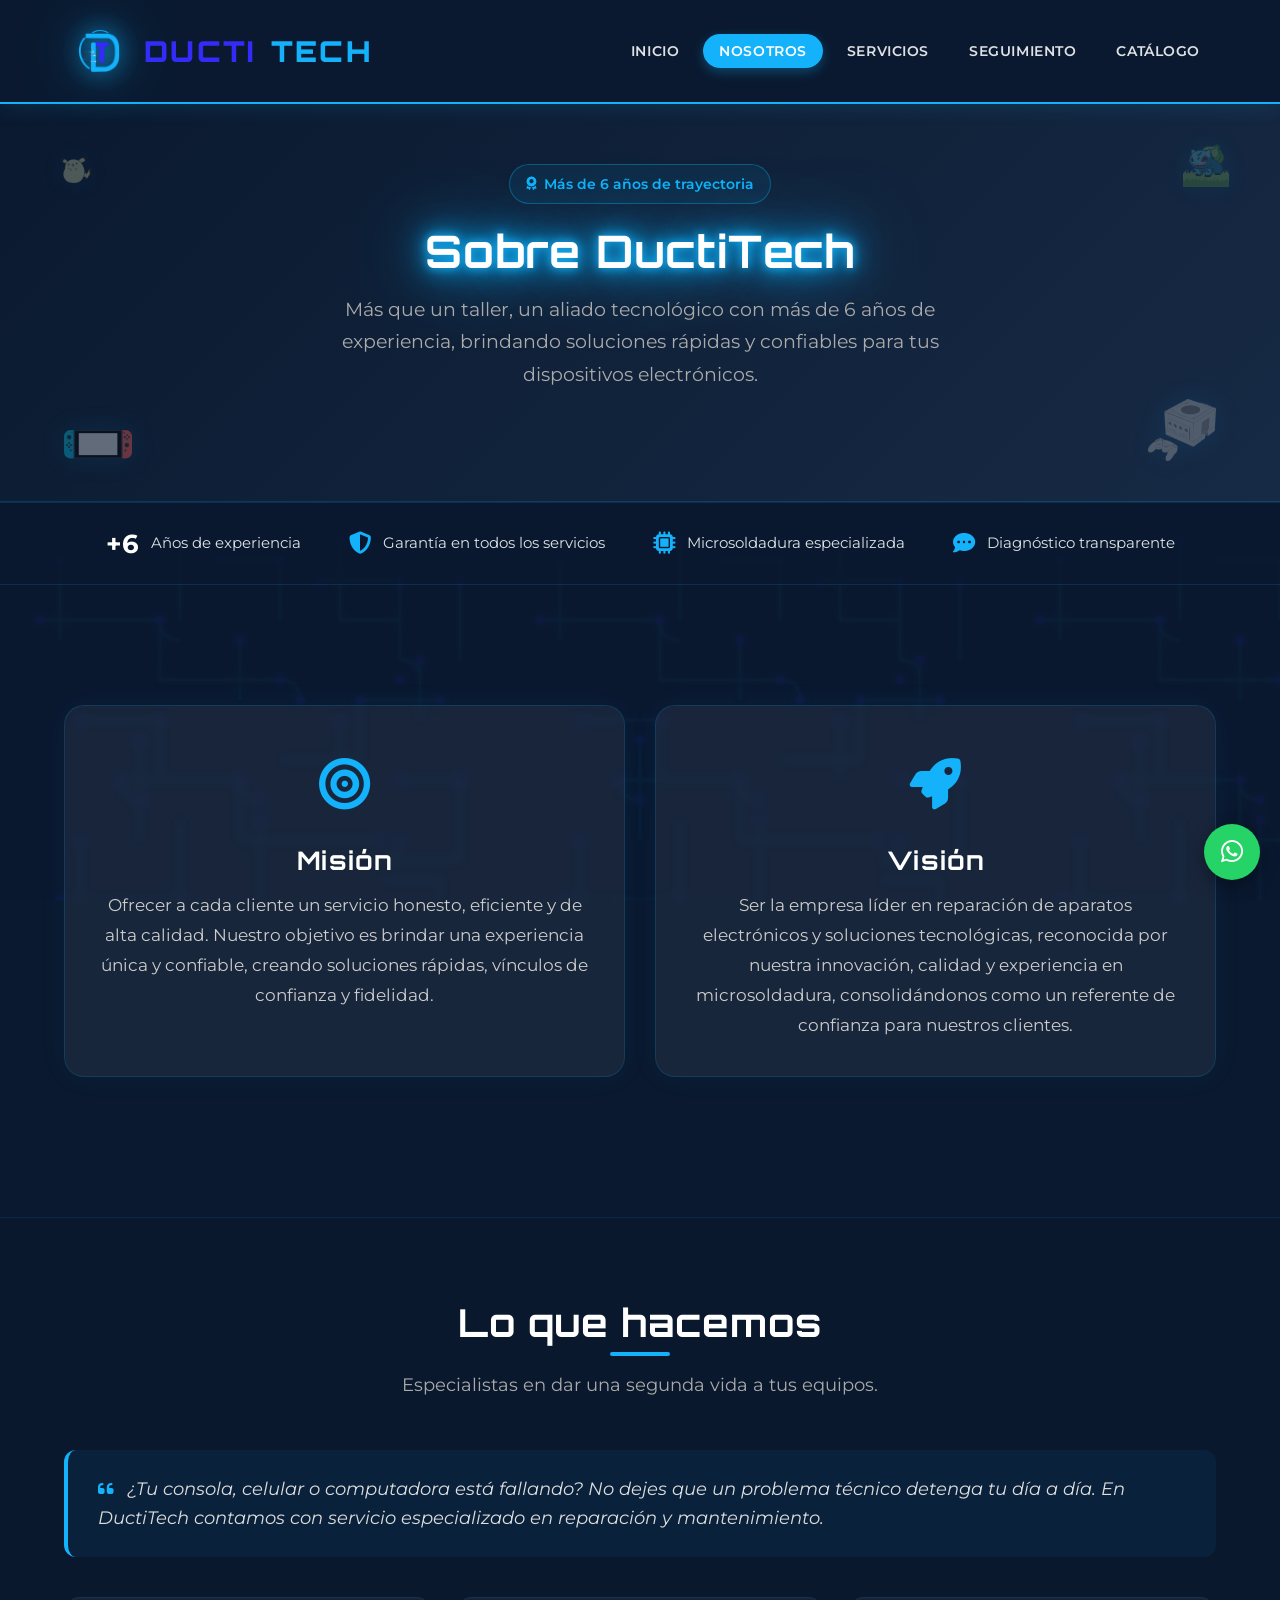
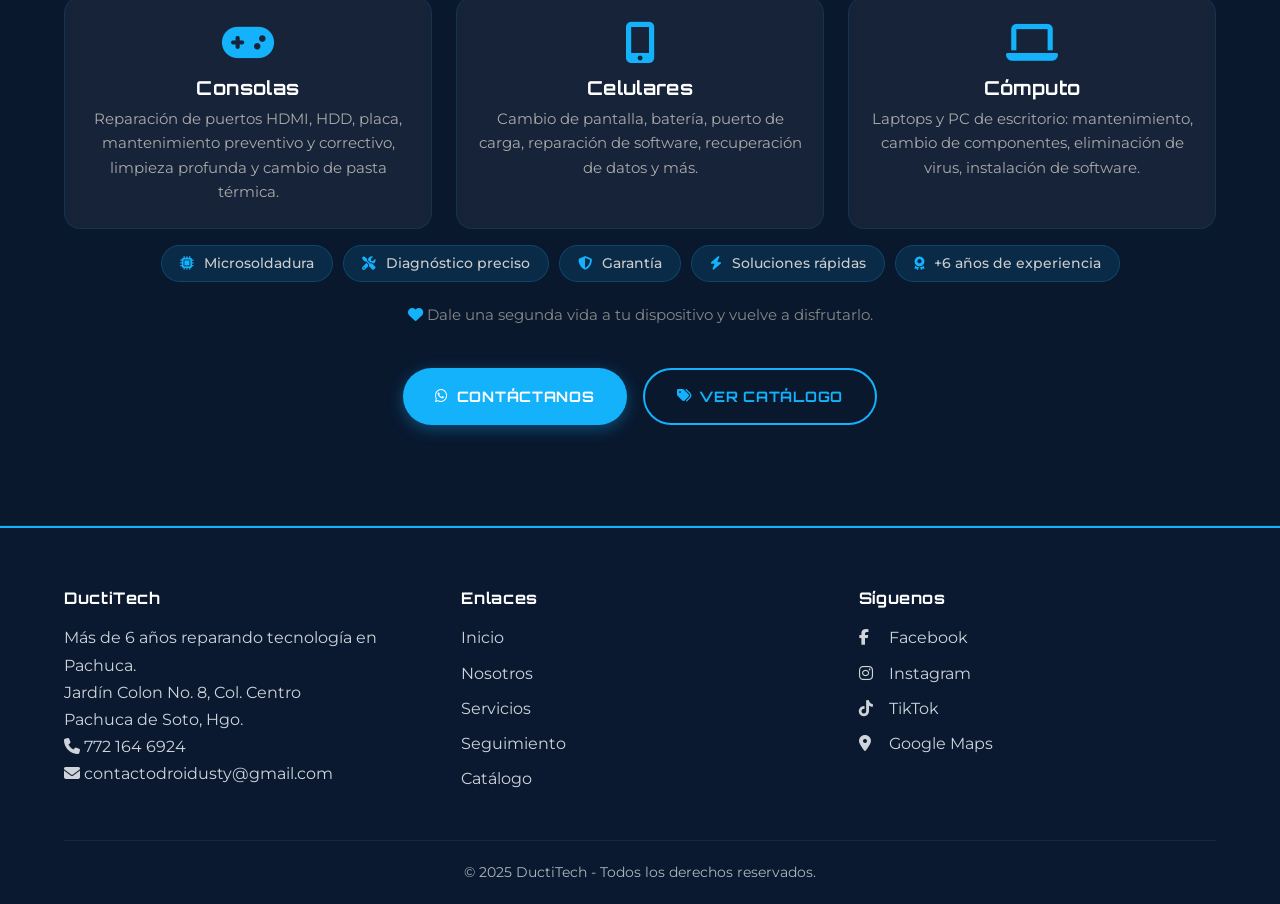
==== commit f88f5cef: "Primera versión de DuctiWeb" ====
--- a/about_us.html
+++ b/about_us.html
@@ -168,10 +168,10 @@
             </div>
 
             <div class="cta-about">
-                <a href="follow_up.html" class="btn btn-primary">
-                    <i class="fas fa-envelope"></i> Contáctanos
+                <a href="https://wa.me/5217721646924" target="_blank" rel="noopener noreferrer" class="btn btn-primary">
+                    <i class="fab fa-whatsapp"></i> Contáctanos
                 </a>
-                <a href="catalog.html" class="btn btn-outline" style="margin-left:12px;">
+                <a href="catalog.html" class="btn btn-outline">
                     <i class="fas fa-tags"></i> Ver catálogo
                 </a>
             </div>
--- a/css/style.css
+++ b/css/style.css
@@ -371,8 +371,18 @@
 
 .grid-dispositivos {
     display: grid;
-    grid-template-columns: repeat(auto-fill, minmax(220px, 1fr));
-    gap: 30px;
+    /* 10 tarjetas: 5 por fila en escritorio (2 filas exactas) y 2 por
+       fila en tablet/celular (5 filas exactas), sin tarjetas sueltas.
+       Antes el HTML traía un estilo en línea que fijaba 5 columnas en
+       todos los tamaños y anulaba las reglas responsive de abajo. */
+    grid-template-columns: repeat(5, 1fr);
+    gap: 24px;
+}
+@media (max-width: 1100px) {
+    .grid-dispositivos {
+        grid-template-columns: repeat(2, 1fr);
+        gap: 20px;
+    }
 }
 
 .card-dispositivo {
@@ -419,6 +429,7 @@
     font-weight: 700;
     font-size: 1.1rem;
     margin-bottom: 6px;
+    overflow-wrap: anywhere;
 }
 
 .card-body p {
@@ -619,11 +630,10 @@
     .hero p { font-size: 1rem; }
     .section { padding: 50px 0; }
     .grid-dispositivos {
-        grid-template-columns: repeat(auto-fill, minmax(160px, 1fr));
-        gap: 20px;
+        gap: 16px;
     }
     .card-image {
-        height: 140px;
+        height: 150px;
     }
     .footer-grid {
         grid-template-columns: 1fr 1fr;
@@ -650,7 +660,12 @@
     .logo { font-size: 1.2rem; }
     .logo img { height: 45px; }
     .btn { font-size: 0.8rem; padding: 12px 24px; }
-    .grid-dispositivos { grid-template-columns: 1fr 1fr; }
+    .grid-dispositivos { grid-template-columns: 1fr 1fr; gap: 12px; }
+    .card-dispositivo { border-radius: 14px; }
+    .card-image { height: 110px; }
+    .card-body { padding: 12px 12px 14px; }
+    .card-body h3 { font-size: 0.85rem; }
+    .card-body p { font-size: 0.78rem; line-height: 1.45; }
     .footer-grid { grid-template-columns: 1fr; text-align: center; }
     .slide { padding: 20px 16px 16px; }
     .testimonio-item .testimonio-header { flex-wrap: wrap; gap: 8px; }
@@ -803,7 +818,18 @@
 
 .cta-about {
     margin: 40px 0 20px;
-    text-align: center;
+    display: flex;
+    flex-wrap: wrap;
+    justify-content: center;
+    gap: 16px;
+}
+@media (max-width: 480px) {
+    /* En celular los botones se apilan a lo ancho, con separación */
+    .cta-about .btn {
+        width: 100%;
+        max-width: 320px;
+        justify-content: center;
+    }
 }
 
 /* ================================================================
@@ -1150,6 +1176,179 @@
     display: block;
 }
 
+/* ---- Insignias de estado por tipo (usadas por follow_up.js) ---- */
+.resultado .estado-badge--diagnostico {
+    background: rgba(255, 152, 0, 0.15);
+    color: #FF9800;
+    border-color: rgba(255, 152, 0, 0.35);
+}
+.resultado .estado-badge--reparacion {
+    background: rgba(52, 43, 249, 0.18);
+    color: #9b95ff;
+    border-color: rgba(52, 43, 249, 0.4);
+}
+.resultado .estado-badge--listo {
+    background: rgba(76, 175, 80, 0.15);
+    color: #4CAF50;
+    border-color: rgba(76, 175, 80, 0.35);
+}
+.resultado .estado-badge--entregado {
+    background: rgba(173, 181, 189, 0.12);
+    color: #ADB5BD;
+    border-color: rgba(173, 181, 189, 0.3);
+}
+
+/* ---- Vista de orden verificada (follow_up.js) ---- */
+.orden-header {
+    display: flex;
+    justify-content: space-between;
+    align-items: center;
+    gap: 12px;
+    margin-bottom: 12px;
+    flex-wrap: wrap;
+}
+.orden-header h3 {
+    margin: 0;
+    font-family: var(--font-primary);
+    font-size: 1.25rem;
+    color: #fff;
+}
+.orden-verificado {
+    font-size: 0.8rem;
+    color: #666;
+    display: inline-flex;
+    align-items: center;
+    gap: 6px;
+}
+.orden-verificado i { color: var(--cyan-tech); }
+
+.orden-bloque {
+    margin-top: 16px;
+    padding-top: 16px;
+    border-top: 1px solid rgba(255,255,255,0.06);
+}
+.orden-bloque-titulo {
+    color: #aaa;
+    font-weight: 600;
+    margin-bottom: 8px;
+    display: flex;
+    align-items: center;
+    gap: 8px;
+}
+.orden-tabla-wrap {
+    overflow-x: auto;
+    border-radius: 8px;
+    border: 1px solid rgba(19,178,251,0.15);
+}
+.orden-tabla {
+    width: 100%;
+    min-width: 420px;
+    border-collapse: collapse;
+    background: rgba(10,25,47,0.4);
+}
+.orden-tabla th {
+    background: rgba(19,178,251,0.1);
+    color: #fff;
+    padding: 8px 12px;
+    text-align: left;
+    font-size: 0.8rem;
+}
+.orden-tabla th.centrado,
+.orden-tabla td.centrado {
+    text-align: center;
+}
+.orden-tabla td {
+    padding: 8px 12px;
+    color: #ccc;
+    font-size: 0.85rem;
+    border-bottom: 1px solid rgba(255,255,255,0.05);
+}
+.orden-tabla tr:last-child td {
+    border-bottom: none;
+}
+.orden-resumen-fila {
+    display: flex;
+    justify-content: space-between;
+    margin-top: 10px;
+    padding: 8px 16px;
+    background: rgba(19,178,251,0.05);
+    border-radius: 6px;
+    font-size: 0.9rem;
+    color: #aaa;
+}
+.orden-resumen-fila .valor-fuerte {
+    color: #fff;
+    font-weight: 600;
+}
+.orden-resumen-fila.pagado .valor-fuerte {
+    color: #4CAF50;
+    font-weight: 700;
+}
+.orden-resumen-fila.saldo .valor-fuerte.pendiente { color: #FF9800; }
+.orden-resumen-fila.saldo .valor-fuerte.saldado { color: #4CAF50; }
+.orden-vacio {
+    color: #888;
+    margin-top: 12px;
+    font-size: 0.9rem;
+}
+.orden-nota-final {
+    margin-top: 20px;
+    font-size: 0.9rem;
+    color: #888;
+    border-top: 1px solid rgba(255,255,255,0.05);
+    padding-top: 16px;
+}
+
+/* ---- Aviso de espera tras varios NIP incorrectos (protección ligera
+   del lado del cliente; el límite real debe vivir en el backend) ---- */
+.nip-cooldown {
+    color: #FF9800;
+    font-size: 0.85rem;
+    margin-top: 8px;
+    display: flex;
+    align-items: center;
+    gap: 6px;
+    justify-content: center;
+}
+
+/* ---- Flechas del slider de testimonios ---- */
+.testimonios-arrow {
+    position: absolute;
+    top: 50%;
+    transform: translateY(-50%);
+    z-index: 6;
+    width: 42px;
+    height: 42px;
+    border-radius: 50%;
+    border: 1px solid rgba(19,178,251,0.3);
+    background: rgba(10,25,47,0.75);
+    color: #fff;
+    display: flex;
+    align-items: center;
+    justify-content: center;
+    cursor: pointer;
+    transition: background 0.3s ease, border-color 0.3s ease;
+}
+.testimonios-arrow:hover {
+    background: var(--cyan-tech);
+    border-color: var(--cyan-tech);
+}
+.testimonios-arrow:focus-visible {
+    outline: 2px solid var(--cyan-tech);
+    outline-offset: 2px;
+}
+.testimonios-arrow--prev { left: 10px; }
+.testimonios-arrow--next { right: 10px; }
+@media (max-width: 640px) {
+    .testimonios-arrow {
+        width: 34px;
+        height: 34px;
+        font-size: 0.8rem;
+    }
+    .testimonios-arrow--prev { left: 4px; }
+    .testimonios-arrow--next { right: 4px; }
+}
+
 @media (max-width: 768px) {
     .seguimiento-box {
         padding: 24px 18px;
--- a/css/mejoras.css
+++ b/css/mejoras.css
@@ -270,4 +270,43 @@
     .stats-bar__item {
         min-width: 140px;
     }
+}
+
+
+/* ---------- Botones del hero (inicio): separados y apilados en celular ---------- */
+.hero-cta {
+    display: flex;
+    flex-wrap: wrap;
+    justify-content: center;
+    gap: 16px;
+}
+@media (max-width: 480px) {
+    .hero-cta {
+        flex-direction: column;
+        align-items: center;
+        gap: 12px;
+    }
+    .hero-cta .btn {
+        width: 100%;
+        max-width: 320px;
+        justify-content: center;
+    }
+}
+
+/* ---------- Carrusel de testimonios ---------- */
+.indicadores .dot {
+    padding: 0;
+    appearance: none;
+    -webkit-appearance: none;
+}
+/* En celular las flechas ocupan el margen lateral: se deja espacio para que no tapen el texto */
+@media (max-width: 640px) {
+    .testimonios-slider .slide {
+        padding: 24px 42px 18px;
+    }
+}
+@media (prefers-reduced-motion: reduce) {
+    .slides-wrapper {
+        transition: none;
+    }
 }
